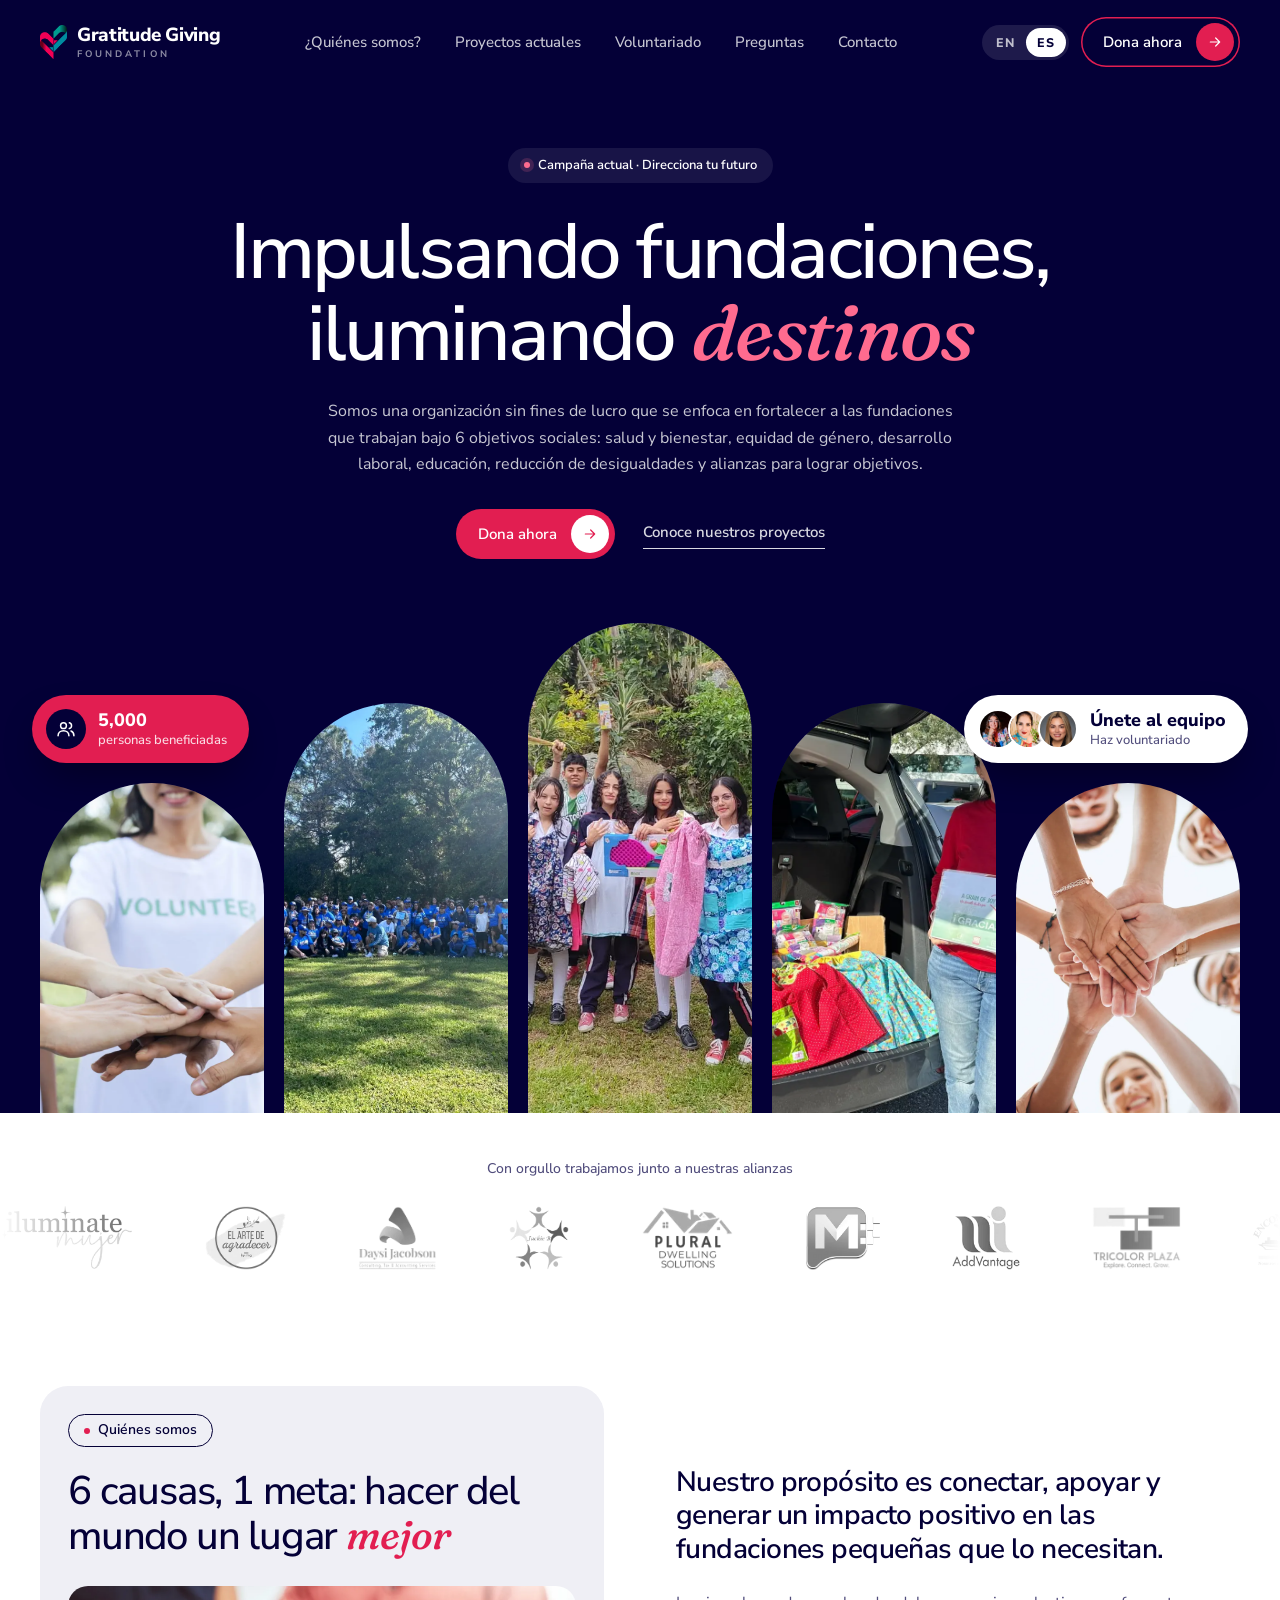
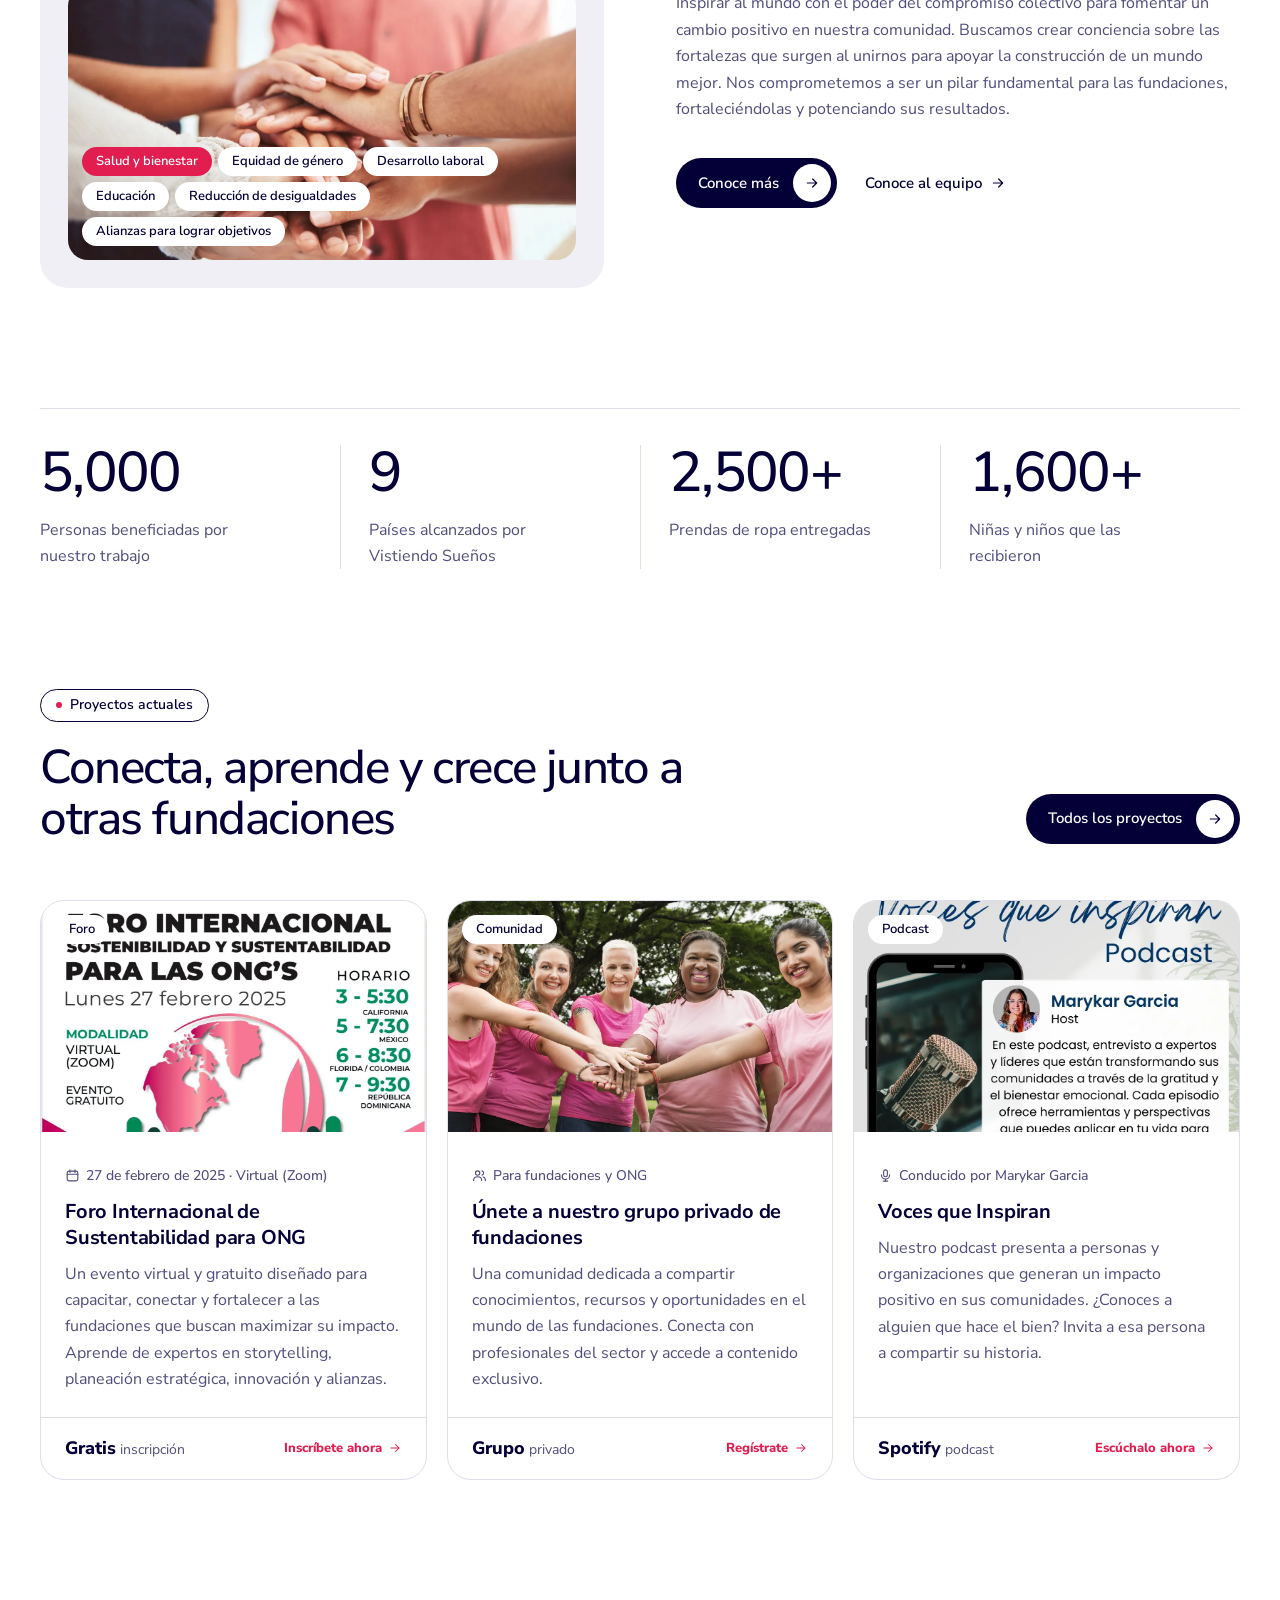
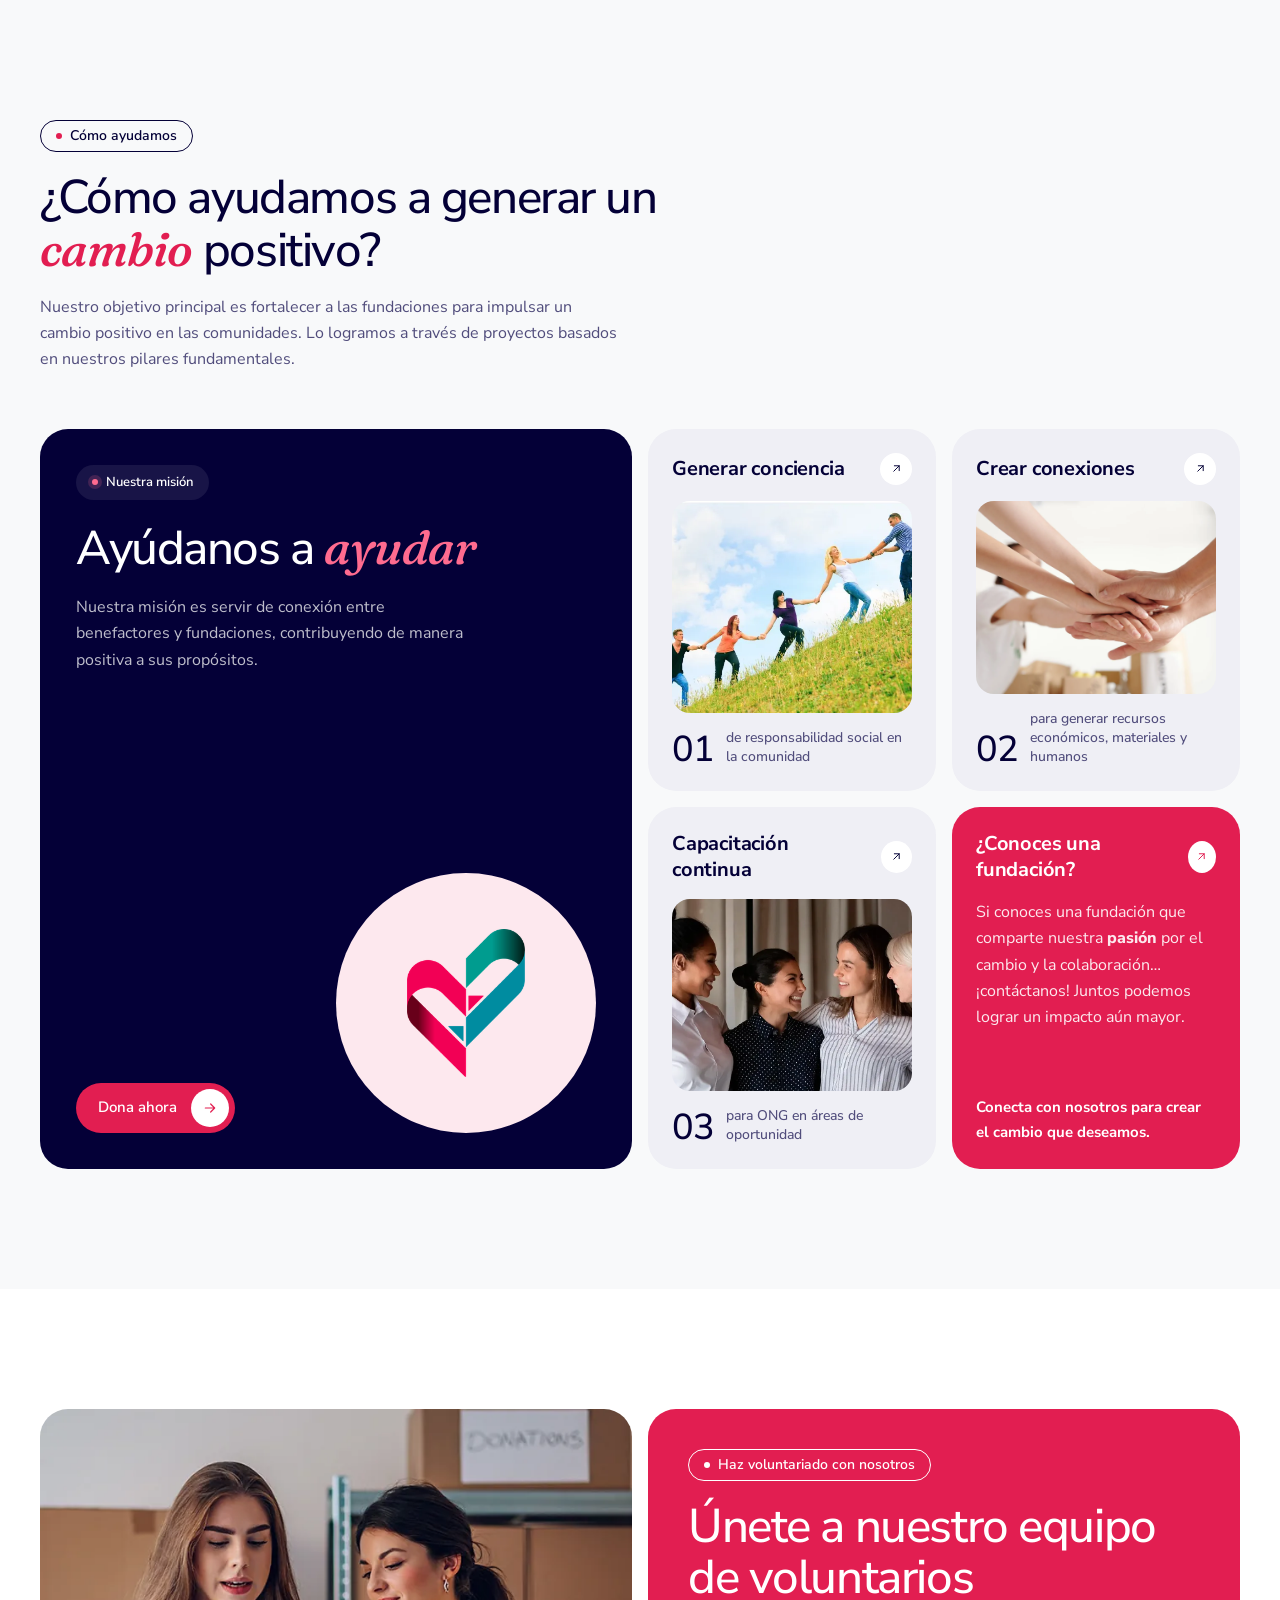
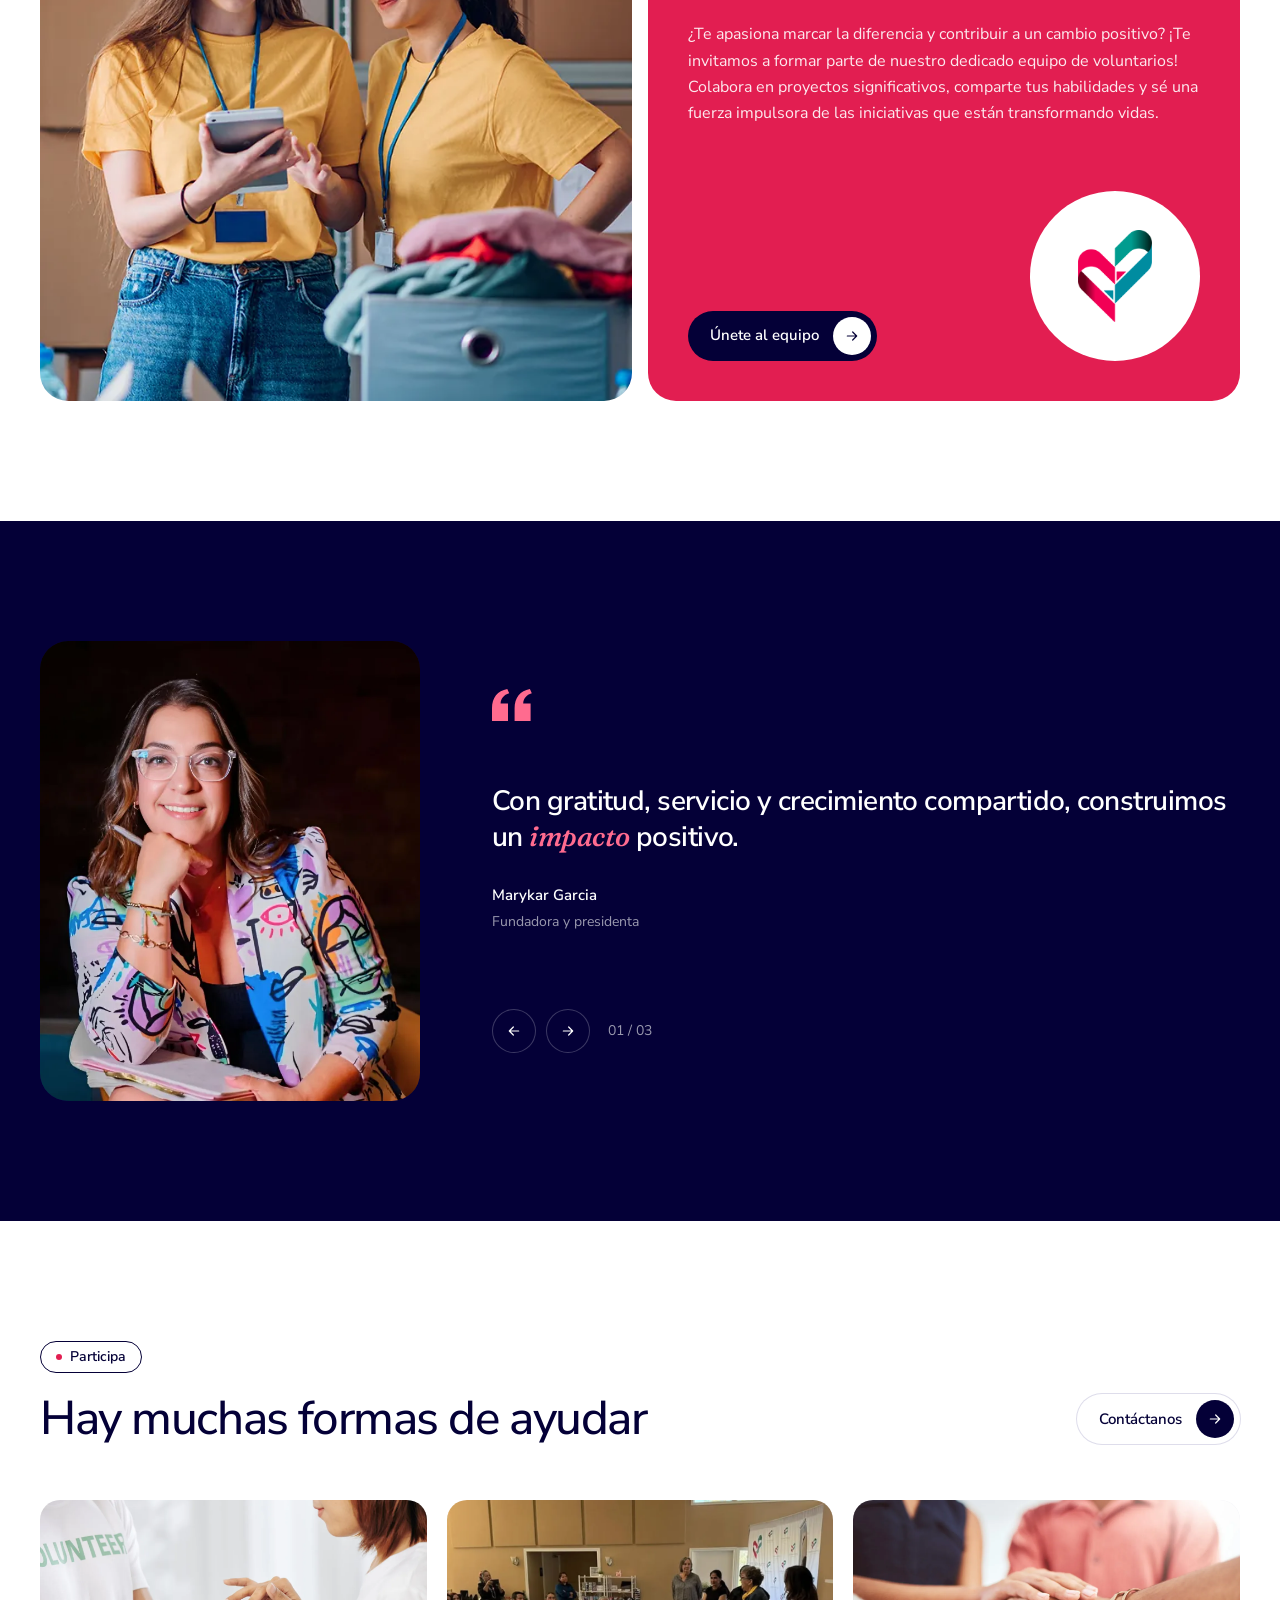
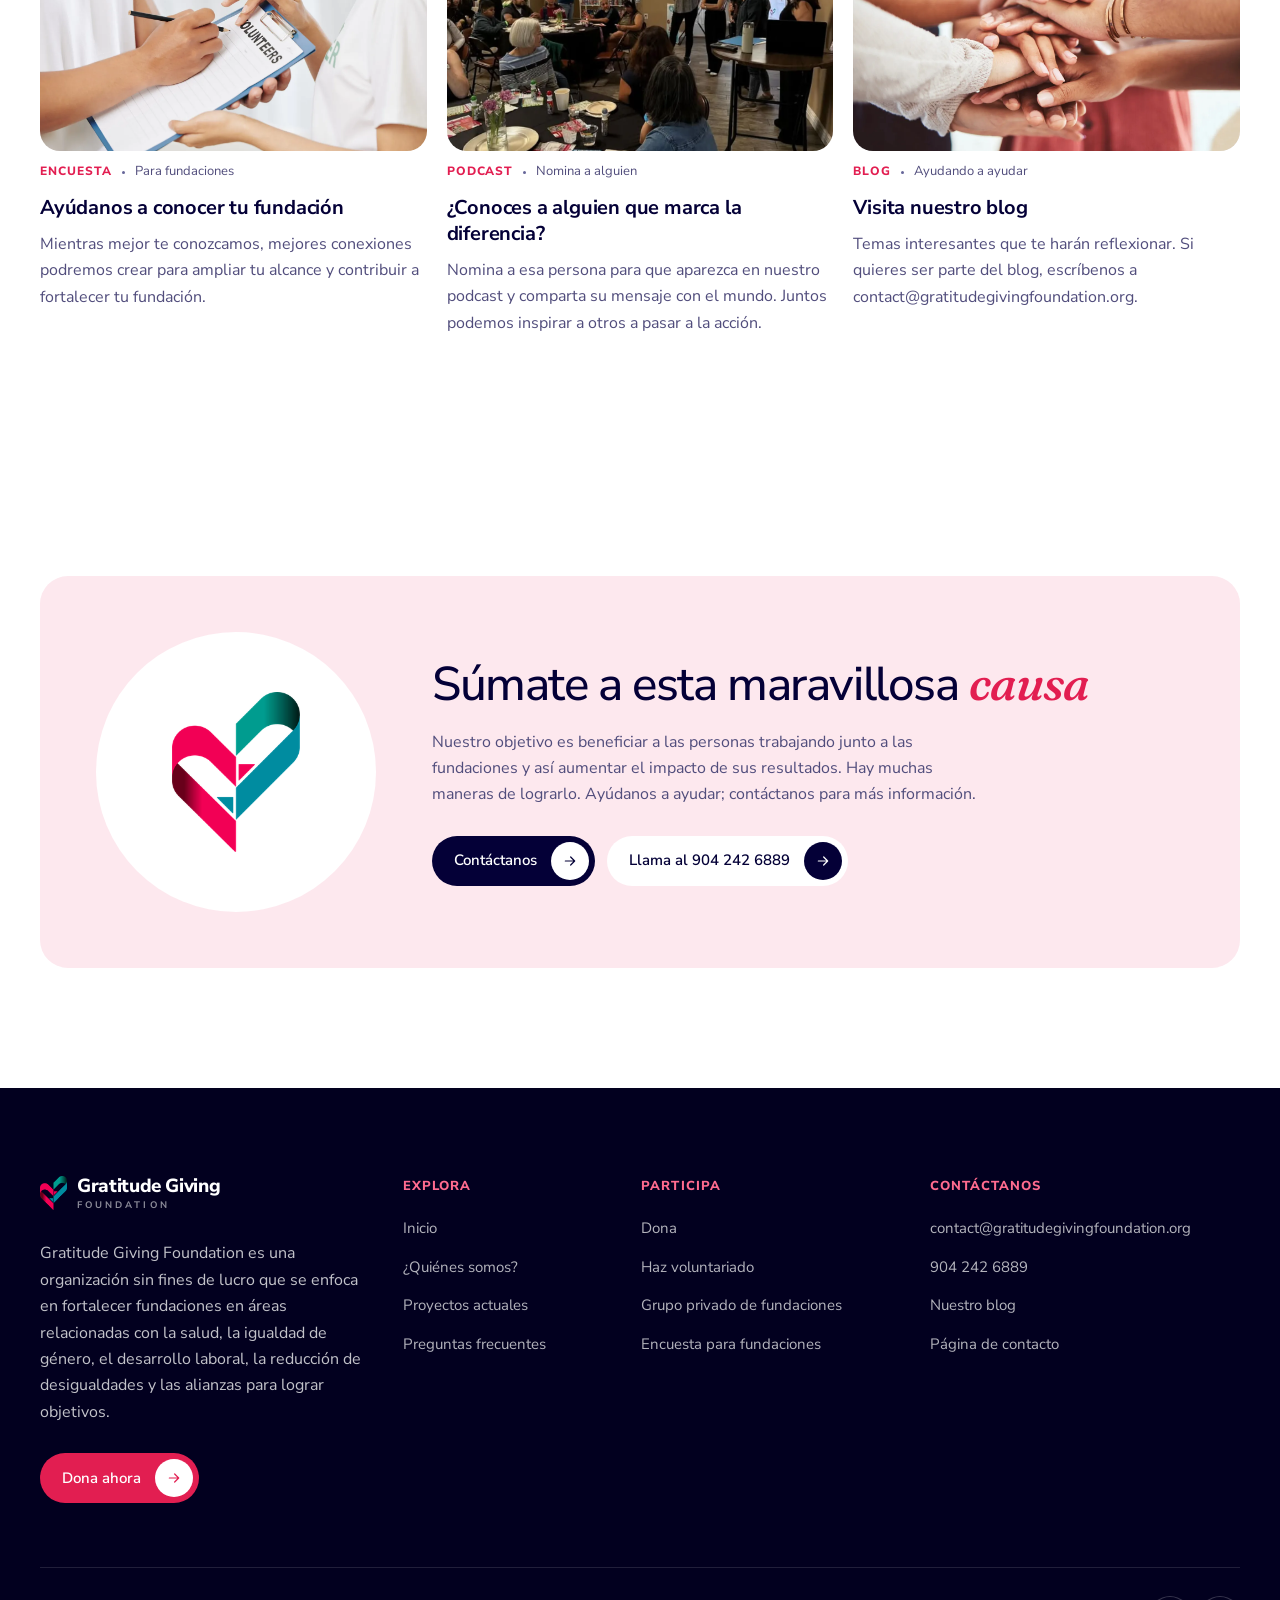
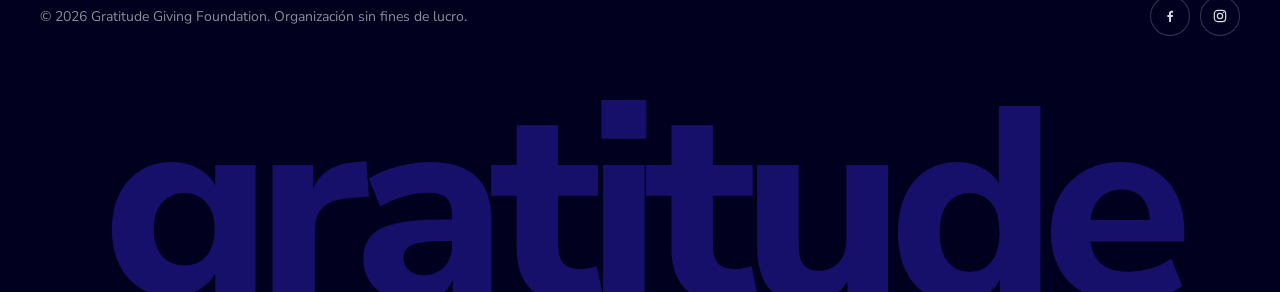
==== es/index.html @ 8ac3e8f2 "Add Spanish version of the site with EN | ES switch - New es/ folder with Spanish versions of all fi" ====
<!doctype html>
<html lang="es">
<head>
<meta charset="utf-8">
<meta name="viewport" content="width=device-width, initial-scale=1">
<title>Gratitude Giving Foundation — Impulsando fundaciones, iluminando destinos</title>
<meta name="description" content="Gratitude Giving Foundation es una organización sin fines de lucro que fortalece a las fundaciones que trabajan en salud, equidad de género, desarrollo laboral, educación, reducción de desigualdades y alianzas.">
<meta name="theme-color" content="#040037">
<meta property="og:type" content="website">
<meta property="og:site_name" content="Gratitude Giving Foundation">
<meta property="og:locale" content="es_US">
<meta property="og:title" content="Gratitude Giving Foundation — Impulsando fundaciones, iluminando destinos">
<meta property="og:description" content="Gratitude Giving Foundation es una organización sin fines de lucro que fortalece a las fundaciones que trabajan en salud, equidad de género, desarrollo laboral, educación, reducción de desigualdades y alianzas.">
<link rel="icon" type="image/png" href="../assets/img/favicon.png">
<link rel="stylesheet" href="../assets/css/styles.css">
<script>document.documentElement.classList.add("js")</script>
</head>
<body>
<svg width="0" height="0" style="position:absolute" aria-hidden="true" focusable="false"><defs><symbol id="i-arrow" viewBox="0 0 24 24" fill="none" stroke="currentColor" stroke-width="1.8" stroke-linecap="round" stroke-linejoin="round"><path d="M5 12h14M13 6l6 6-6 6"/></symbol><symbol id="i-arrow-ur" viewBox="0 0 24 24" fill="none" stroke="currentColor" stroke-width="1.8" stroke-linecap="round" stroke-linejoin="round"><path d="M7 17 17 7M8 7h9v9"/></symbol><symbol id="i-pin" viewBox="0 0 24 24" fill="none" stroke="currentColor" stroke-width="1.8" stroke-linecap="round" stroke-linejoin="round"><path d="M12 21s-7-6.2-7-11.5A7 7 0 0 1 19 9.5C19 14.8 12 21 12 21z"/><circle cx="12" cy="9.5" r="2.5"/></symbol><symbol id="i-calendar" viewBox="0 0 24 24" fill="none" stroke="currentColor" stroke-width="1.8" stroke-linecap="round" stroke-linejoin="round"><rect x="3.5" y="5" width="17" height="15.5" rx="3"/><path d="M3.5 10h17M8 3v4M16 3v4"/></symbol><symbol id="i-users" viewBox="0 0 24 24" fill="none" stroke="currentColor" stroke-width="1.8" stroke-linecap="round" stroke-linejoin="round"><circle cx="9" cy="8" r="3.5"/><path d="M2.5 20c0-3.6 2.9-6 6.5-6s6.5 2.4 6.5 6"/><path d="M16 4.6a3.5 3.5 0 0 1 0 6.8M18 14.3c2.2.7 3.5 2.8 3.5 5.7"/></symbol><symbol id="i-mic" viewBox="0 0 24 24" fill="none" stroke="currentColor" stroke-width="1.8" stroke-linecap="round" stroke-linejoin="round"><rect x="9" y="3" width="6" height="11" rx="3"/><path d="M5.5 11a6.5 6.5 0 0 0 13 0M12 17.5V21M8.5 21h7"/></symbol><symbol id="i-mail" viewBox="0 0 24 24" fill="none" stroke="currentColor" stroke-width="1.8" stroke-linecap="round" stroke-linejoin="round"><rect x="3" y="5" width="18" height="14" rx="3"/><path d="m4 7 8 6 8-6"/></symbol><symbol id="i-phone" viewBox="0 0 24 24" fill="none" stroke="currentColor" stroke-width="1.8" stroke-linecap="round" stroke-linejoin="round"><path d="M5 4h3.5l1.8 4.5-2.3 1.4a11 11 0 0 0 6.1 6.1l1.4-2.3L20 15.5V19a2 2 0 0 1-2 2A16 16 0 0 1 3 6a2 2 0 0 1 2-2z"/></symbol><symbol id="i-facebook" viewBox="0 0 24 24" fill="none" stroke="currentColor" stroke-width="1.8" stroke-linecap="round" stroke-linejoin="round"><path fill="currentColor" stroke="none" d="M13.5 21v-7.5h2.6l.4-3h-3V8.6c0-.9.3-1.5 1.6-1.5h1.6V4.4c-.3 0-1.2-.1-2.3-.1-2.3 0-3.9 1.4-3.9 4v2.2H8v3h2.6V21h2.9z"/></symbol><symbol id="i-instagram" viewBox="0 0 24 24" fill="none" stroke="currentColor" stroke-width="1.8" stroke-linecap="round" stroke-linejoin="round"><rect x="3.5" y="3.5" width="17" height="17" rx="5"/><circle cx="12" cy="12" r="4"/><circle cx="17.2" cy="6.8" r="1" fill="currentColor" stroke="none"/></symbol><symbol id="i-menu" viewBox="0 0 24 24" fill="none" stroke="currentColor" stroke-width="1.8" stroke-linecap="round" stroke-linejoin="round"><path d="M4 7h16M4 12h16M4 17h16"/></symbol><symbol id="i-close" viewBox="0 0 24 24" fill="none" stroke="currentColor" stroke-width="1.8" stroke-linecap="round" stroke-linejoin="round"><path d="M6 6l12 12M18 6 6 18"/></symbol><symbol id="i-plus" viewBox="0 0 24 24" fill="none" stroke="currentColor" stroke-width="1.8" stroke-linecap="round" stroke-linejoin="round"><path d="M12 5v14M5 12h14"/></symbol><symbol id="i-megaphone" viewBox="0 0 24 24" fill="none" stroke="currentColor" stroke-width="1.8" stroke-linecap="round" stroke-linejoin="round"><path d="M4 10v4a1 1 0 0 0 1 1h2l5 4V5L7 9H5a1 1 0 0 0-1 1z"/><path d="M16 8.5a5 5 0 0 1 0 7M18.8 6a8.5 8.5 0 0 1 0 12"/></symbol><symbol id="i-link" viewBox="0 0 24 24" fill="none" stroke="currentColor" stroke-width="1.8" stroke-linecap="round" stroke-linejoin="round"><path d="M10 14a4.5 4.5 0 0 0 6.4 0l3-3a4.5 4.5 0 0 0-6.4-6.4l-1 1"/><path d="M14 10a4.5 4.5 0 0 0-6.4 0l-3 3a4.5 4.5 0 0 0 6.4 6.4l1-1"/></symbol><symbol id="i-cap" viewBox="0 0 24 24" fill="none" stroke="currentColor" stroke-width="1.8" stroke-linecap="round" stroke-linejoin="round"><path d="m2.5 9 9.5-4.5L21.5 9 12 13.5z"/><path d="M6.5 11v4.5c0 1.4 2.5 3 5.5 3s5.5-1.6 5.5-3V11M21.5 9v5"/></symbol><symbol id="i-clipboard" viewBox="0 0 24 24" fill="none" stroke="currentColor" stroke-width="1.8" stroke-linecap="round" stroke-linejoin="round"><rect x="5" y="4.5" width="14" height="16.5" rx="2.5"/><path d="M9 4.5V3.5h6v1M9 11h6M9 15h4"/></symbol><symbol id="i-globe" viewBox="0 0 24 24" fill="none" stroke="currentColor" stroke-width="1.8" stroke-linecap="round" stroke-linejoin="round"><circle cx="12" cy="12" r="9"/><path d="M3 12h18M12 3c2.5 2.6 3.7 5.6 3.7 9s-1.2 6.4-3.7 9c-2.5-2.6-3.7-5.6-3.7-9S9.5 5.6 12 3z"/></symbol><symbol id="i-heart" viewBox="0 0 24 24" fill="none" stroke="currentColor" stroke-width="1.8" stroke-linecap="round" stroke-linejoin="round"><path d="M12 20s-7.5-4.6-7.5-10.2A4.3 4.3 0 0 1 12 7.2a4.3 4.3 0 0 1 7.5 2.6C19.5 15.4 12 20 12 20z"/></symbol><symbol id="i-quote" viewBox="0 0 40 32"><path fill="currentColor" d="M0 32V19.2C0 8.5 5.6 1.9 15.3 0l1.9 4.3C11.6 6 8.9 9.6 8.6 14.4H16V32H0zm22.6 0V19.2C22.6 8.5 28.2 1.9 37.9 0l1.9 4.3c-5.6 1.7-8.3 5.3-8.6 10.1h7.4V32H22.6z"/></symbol></defs></svg>
<a class="skip-link" href="#main">Saltar al contenido</a>
<header class="nav">
  <div class="wrap">
    <a class="brand" href="index.html" aria-label="Gratitude Giving Foundation — inicio">
      <img src="../assets/img/heart.png" alt="" width="27" height="34">
      <span class="brand-name">Gratitude Giving<small>Foundation</small></span>
    </a>
    <nav class="nav-links" aria-label="Principal">
      <a href="about.html">¿Quiénes somos?</a>
      <a href="projects.html">Proyectos actuales</a>
      <a href="index.html#volunteer">Voluntariado</a>
      <a href="faq.html">Preguntas</a>
      <a href="contact.html">Contacto</a>
    </nav>
    <div class="nav-cta">
      <div class="lang" role="group" aria-label="Idioma"><a href="../index.html" lang="en" hreflang="en" title="View in English" aria-label="English">EN</a><span lang="es" aria-current="true">ES</span></div>
      <a class="btn btn--outline" href="https://www.paypal.com/donate/?hosted_button_id=548SL7CG4H2UJ" target="_blank" rel="noopener">Dona ahora<span class="ico"><svg class="i" aria-hidden="true"><use href="#i-arrow"/></svg></span></a>
      <button class="menu-btn" type="button" aria-expanded="false" aria-controls="mobile-menu" aria-label="Abrir menú"><svg class="i i-menu" aria-hidden="true"><use href="#i-menu"/></svg><svg class="i i-close" aria-hidden="true"><use href="#i-close"/></svg></button>
    </div>
  </div>
  <nav class="mobile-menu" id="mobile-menu" aria-label="Menú móvil">
    <a href="index.html" aria-current="page">Inicio</a>
    <a href="about.html">¿Quiénes somos?</a>
      <a href="projects.html">Proyectos actuales</a>
      <a href="index.html#volunteer">Voluntariado</a>
      <a href="faq.html">Preguntas</a>
      <a href="contact.html">Contacto</a>
    <a class="btn btn--crimson" href="https://www.paypal.com/donate/?hosted_button_id=548SL7CG4H2UJ" target="_blank" rel="noopener">Dona ahora<span class="ico"><svg class="i" aria-hidden="true"><use href="#i-arrow"/></svg></span></a>
  </nav>
</header>
<main id="main">

  <!-- ============ HERO ============ -->
  <section class="hero">
    <div class="wrap">
      <a class="pill pill--dark" href="projects.html#direction" data-reveal>Campaña actual · Direcciona tu futuro</a>
      <h1 class="h1" data-reveal="d1">Impulsando fundaciones, iluminando <span class="em">destinos</span></h1>
      <p class="hero-sub" data-reveal="d2">Somos una organización sin fines de lucro que se enfoca en fortalecer a las fundaciones que trabajan bajo 6 objetivos sociales: salud y bienestar, equidad de género, desarrollo laboral, educación, reducción de desigualdades y alianzas para lograr objetivos.</p>
      <div class="hero-ctas" data-reveal="d3">
        <a class="btn btn--crimson" href="https://www.paypal.com/donate/?hosted_button_id=548SL7CG4H2UJ" target="_blank" rel="noopener">Dona ahora<span class="ico"><svg class="i" aria-hidden="true"><use href="#i-arrow"/></svg></span></a>
        <a class="link-u" href="projects.html">Conoce nuestros proyectos</a>
      </div>

      <div class="arches">
        <div class="arch"><img src="../assets/img/mission-2.webp" alt="Personas voluntarias uniendo sus manos" style="object-position:55% center"></div>
        <div class="arch"><img src="../assets/img/community.webp" alt="Encuentro de la comunidad de Gratitude Giving al aire libre" style="object-position:52% 60%"></div>
        <div class="arch"><img src="../assets/img/vistiendo.webp" alt="Niñas y niños con vestidos nuevos del proyecto Vistiendo Sueños" style="object-position:47% center"></div>
        <div class="arch"><img src="../assets/img/vistiendo-2.webp" alt="Voluntariado entregando ropa donada" style="object-position:72% center"></div>
        <div class="arch"><img src="../assets/img/team-hands.webp" alt="Manos unidas en señal de apoyo" style="object-position:50% center"></div>
        <div class="chip chip--left">
          <span class="chip-ico"><svg class="i" aria-hidden="true"><use href="#i-users"/></svg></span>
          <div class="chip-txt"><b>5,000</b><span>personas beneficiadas</span></div>
        </div>
        <a class="chip chip--right" href="#volunteer">
          <span class="avatars">
            <img src="../assets/img/team/marykar-garcia.webp" alt="" width="40" height="40">
            <img src="../assets/img/team/vanezza-reyes.webp" alt="" width="40" height="40">
            <img src="../assets/img/team/patricia-tusanotte.webp" alt="" width="40" height="40">
          </span>
          <div class="chip-txt"><b>Únete al equipo</b><span>Haz voluntariado</span></div>
        </a>
      </div>
    </div>
  </section>

  <!-- ============ ALLIANCES ============ -->
  <section class="logos" aria-label="Nuestras alianzas">
    <div class="wrap"><p>Con orgullo trabajamos junto a nuestras alianzas</p></div>
    <div class="marquee">
      <div class="marquee-track">
        <img src="../assets/img/logos/iluminate-mujer.webp" alt="Iluminate Mujer" class="" loading="lazy"><img src="../assets/img/logos/el-arte-de-agradecer.webp" alt="El Arte de Agradecer" class="" loading="lazy"><img src="../assets/img/logos/daysi-jacobson.webp" alt="Daysi Jacobson Consulting, Tax & Accounting Services" class="" loading="lazy"><img src="../assets/img/logos/jackie-b.webp" alt="Jackie B" class="" loading="lazy"><img src="../assets/img/logos/plural-dwelling.webp" alt="Plural Dwelling Solutions" class="" loading="lazy"><img src="../assets/img/logos/metabyte.webp" alt="Metabyte" class="" loading="lazy"><img src="../assets/img/logos/addvantage.webp" alt="AddVantage" class="" loading="lazy"><img src="../assets/img/logos/tricolor-plaza.webp" alt="Tricolor Plaza" class="" loading="lazy"><img src="../assets/img/logos/encomiendas-latinas.webp" alt="Encomiendas Latinas Jacksonville" class="wide" loading="lazy"><img src="../assets/img/logos/iluminate-mujer.webp" alt="" class="" loading="lazy" aria-hidden="true"><img src="../assets/img/logos/el-arte-de-agradecer.webp" alt="" class="" loading="lazy" aria-hidden="true"><img src="../assets/img/logos/daysi-jacobson.webp" alt="" class="" loading="lazy" aria-hidden="true"><img src="../assets/img/logos/jackie-b.webp" alt="" class="" loading="lazy" aria-hidden="true"><img src="../assets/img/logos/plural-dwelling.webp" alt="" class="" loading="lazy" aria-hidden="true"><img src="../assets/img/logos/metabyte.webp" alt="" class="" loading="lazy" aria-hidden="true"><img src="../assets/img/logos/addvantage.webp" alt="" class="" loading="lazy" aria-hidden="true"><img src="../assets/img/logos/tricolor-plaza.webp" alt="" class="" loading="lazy" aria-hidden="true"><img src="../assets/img/logos/encomiendas-latinas.webp" alt="" class="wide" loading="lazy" aria-hidden="true">
      </div>
    </div>
  </section>

  <!-- ============ WHO WE ARE ============ -->
  <section class="about">
    <div class="wrap about-grid">
      <div class="about-card" data-reveal>
        <span class="pill">Quiénes somos</span>
        <h2 class="h3">6 causas, 1 meta: hacer del mundo un lugar <span class="em">mejor</span></h2>
        <div class="media">
          <img src="../assets/img/hands.webp" alt="Manos diversas apiladas unas sobre otras" loading="lazy">
          <div class="tags">
            <span class="tag tag--accent">Salud y bienestar</span>
            <span class="tag">Equidad de género</span>
            <span class="tag">Desarrollo laboral</span>
            <span class="tag">Educación</span>
            <span class="tag">Reducción de desigualdades</span>
            <span class="tag">Alianzas para lograr objetivos</span>
          </div>
        </div>
      </div>
      <div class="about-copy" data-reveal="d1">
        <p class="lead">Nuestro propósito es conectar, apoyar y generar un impacto positivo en las fundaciones pequeñas que lo necesitan.</p>
        <p class="muted">Inspirar al mundo con el poder del compromiso colectivo para fomentar un cambio positivo en nuestra comunidad. Buscamos crear conciencia sobre las fortalezas que surgen al unirnos para apoyar la construcción de un mundo mejor. Nos comprometemos a ser un pilar fundamental para las fundaciones, fortaleciéndolas y potenciando sus resultados.</p>
        <div class="btn-row">
          <a class="btn btn--dark" href="about.html">Conoce más<span class="ico"><svg class="i" aria-hidden="true"><use href="#i-arrow"/></svg></span></a>
          <a class="link-arrow" href="about.html#team">Conoce al equipo <svg class="i" aria-hidden="true"><use href="#i-arrow"/></svg></a>
        </div>
      </div>
    </div>
  </section>

  <!-- ============ STATS ============ -->
  <section class="sec sec--top0" aria-label="Nuestro impacto">
    <div class="wrap">
      <div class="stats" data-reveal>
        <div class="stat"><b>5,000</b><span>Personas beneficiadas por nuestro trabajo</span></div>
        <div class="stat"><b>9</b><span>Países alcanzados por Vistiendo Sueños</span></div>
        <div class="stat"><b>2,500+</b><span>Prendas de ropa entregadas</span></div>
        <div class="stat"><b>1,600+</b><span>Niñas y niños que las recibieron</span></div>
      </div>
    </div>
  </section>

  <!-- ============ CURRENT PROJECTS ============ -->
  <section class="sec sec--top0">
    <div class="wrap">
      <div class="sec-head">
        <div data-reveal>
          <span class="pill">Proyectos actuales</span>
          <h2 class="h2">Conecta, aprende y crece junto a otras fundaciones</h2>
        </div>
        <a class="btn btn--dark" href="projects.html" data-reveal="d1">Todos los proyectos<span class="ico"><svg class="i" aria-hidden="true"><use href="#i-arrow"/></svg></span></a>
      </div>
      <div class="cards">
        <a class="card" href="https://us02web.zoom.us/meeting/register/dUWKzT0_QDy-rcUtw5bnug" target="_blank" rel="noopener" data-reveal>
          <div class="card-media"><img src="../assets/img/forum.webp" alt="Cartel del Foro Internacional de Sustentabilidad para ONG" loading="lazy" style="object-position:center top"><span class="tag">Foro</span></div>
          <div class="card-body">
            <p class="card-meta"><svg class="i" aria-hidden="true"><use href="#i-calendar"/></svg> 27 de febrero de 2025 · Virtual (Zoom)</p>
            <h3>Foro Internacional de Sustentabilidad para ONG</h3>
            <p>Un evento virtual y gratuito diseñado para capacitar, conectar y fortalecer a las fundaciones que buscan maximizar su impacto. Aprende de expertos en storytelling, planeación estratégica, innovación y alianzas.</p>
          </div>
          <div class="card-foot"><span><b>Gratis</b><small>inscripción</small></span><span class="go">Inscríbete ahora <svg class="i" aria-hidden="true"><use href="#i-arrow"/></svg></span></div>
        </a>
        <a class="card" href="https://www.facebook.com/share/g/SJaUvNi9jvcfVFg1/" target="_blank" rel="noopener" data-reveal="d1">
          <div class="card-media"><img src="../assets/img/private-group.webp" alt="Mujeres vestidas de rosa tomadas de las manos" loading="lazy"><span class="tag">Comunidad</span></div>
          <div class="card-body">
            <p class="card-meta"><svg class="i" aria-hidden="true"><use href="#i-users"/></svg> Para fundaciones y ONG</p>
            <h3>Únete a nuestro grupo privado de fundaciones</h3>
            <p>Una comunidad dedicada a compartir conocimientos, recursos y oportunidades en el mundo de las fundaciones. Conecta con profesionales del sector y accede a contenido exclusivo.</p>
          </div>
          <div class="card-foot"><span><b>Grupo</b><small>privado</small></span><span class="go">Regístrate <svg class="i" aria-hidden="true"><use href="#i-arrow"/></svg></span></div>
        </a>
        <a class="card" href="https://podcasters.spotify.com/pod/show/el-arte-de-agradecer/episodes/Proposito-de-Vida-e2j1njt" target="_blank" rel="noopener" data-reveal="d2">
          <div class="card-media"><img src="../assets/img/podcast.webp" alt="Portada del podcast Voces que inspiran con Marykar Garcia como anfitriona" loading="lazy" style="object-position:center 30%"><span class="tag">Podcast</span></div>
          <div class="card-body">
            <p class="card-meta"><svg class="i" aria-hidden="true"><use href="#i-mic"/></svg> Conducido por Marykar Garcia</p>
            <h3>Voces que Inspiran</h3>
            <p>Nuestro podcast presenta a personas y organizaciones que generan un impacto positivo en sus comunidades. ¿Conoces a alguien que hace el bien? Invita a esa persona a compartir su historia.</p>
          </div>
          <div class="card-foot"><span><b>Spotify</b><small>podcast</small></span><span class="go">Escúchalo ahora <svg class="i" aria-hidden="true"><use href="#i-arrow"/></svg></span></div>
        </a>
      </div>
    </div>
  </section>

  <!-- ============ HOW WE HELP (bento) ============ -->
  <section class="sec sec--soft">
    <div class="wrap">
      <div class="sec-head">
        <div data-reveal>
          <span class="pill">Cómo ayudamos</span>
          <h2 class="h2">¿Cómo ayudamos a generar un <span class="em">cambio</span> positivo?</h2>
          <p>Nuestro objetivo principal es fortalecer a las fundaciones para impulsar un cambio positivo en las comunidades. Lo logramos a través de proyectos basados en nuestros pilares fundamentales.</p>
        </div>
        <a class="btn btn--dark" href="projects.html" data-reveal="d1">Proyectos actuales<span class="ico"><svg class="i" aria-hidden="true"><use href="#i-arrow"/></svg></span></a>
      </div>
      <div class="bento">
        <div class="panel" data-reveal>
          <span class="pill pill--dark" style="align-self:flex-start">Nuestra misión</span>
          <h3 class="h2">Ayúdanos a <span class="em">ayudar</span></h3>
          <p>Nuestra misión es servir de conexión entre benefactores y fundaciones, contribuyendo de manera positiva a sus propósitos.</p>
          <a class="btn btn--crimson" href="https://www.paypal.com/donate/?hosted_button_id=548SL7CG4H2UJ" target="_blank" rel="noopener">Dona ahora<span class="ico"><svg class="i" aria-hidden="true"><use href="#i-arrow"/></svg></span></a>
          <div class="panel-circle"><img src="../assets/img/heart.png" alt="" loading="lazy"></div>
        </div>
        <div class="tiles">
          <a class="tile" href="about.html#pillars" data-reveal="d1">
            <div class="tile-top"><h3>Generar conciencia</h3><span class="tile-arrow"><svg class="i" aria-hidden="true"><use href="#i-arrow-ur"/></svg></span></div>
            <div class="tile-media"><img src="../assets/img/pillar-awareness.webp" alt="Personas ayudándose mutuamente a subir una colina" loading="lazy"></div>
            <div class="tile-foot"><b>01</b><span>de responsabilidad social en la comunidad</span></div>
          </a>
          <a class="tile" href="about.html#pillars" data-reveal="d2">
            <div class="tile-top"><h3>Crear conexiones</h3><span class="tile-arrow"><svg class="i" aria-hidden="true"><use href="#i-arrow-ur"/></svg></span></div>
            <div class="tile-media"><img src="../assets/img/purpose.webp" alt="Personas voluntarias apilando sus manos" loading="lazy"></div>
            <div class="tile-foot"><b>02</b><span>para generar recursos económicos, materiales y humanos</span></div>
          </a>
          <a class="tile" href="about.html#pillars" data-reveal="d1">
            <div class="tile-top"><h3>Capacitación continua</h3><span class="tile-arrow"><svg class="i" aria-hidden="true"><use href="#i-arrow-ur"/></svg></span></div>
            <div class="tile-media"><img src="../assets/img/pillar-training.webp" alt="Mujeres conversando juntas" loading="lazy" style="object-position:40% center"></div>
            <div class="tile-foot"><b>03</b><span>para ONG en áreas de oportunidad</span></div>
          </a>
          <a class="tile tile--accent" href="contact.html" data-reveal="d2">
            <div class="tile-top"><h3>¿Conoces una fundación?</h3><span class="tile-arrow"><svg class="i" aria-hidden="true"><use href="#i-arrow-ur"/></svg></span></div>
            <p>Si conoces una fundación que comparte nuestra <strong>pasión</strong> por el cambio y la colaboración… ¡contáctanos! Juntos podemos lograr un impacto aún mayor.</p>
            <div class="tile-foot">Conecta con nosotros para crear el cambio que deseamos.</div>
          </a>
        </div>
      </div>
    </div>
  </section>

  <!-- ============ VOLUNTEER ============ -->
  <section class="sec" id="volunteer">
    <div class="wrap split">
      <div class="split-media" data-reveal><img src="../assets/img/volunteer.webp" alt="Dos personas voluntarias revisando donaciones en una tableta" loading="lazy"></div>
      <div class="split-card" data-reveal="d1">
        <span class="pill pill--white" style="align-self:flex-start">Haz voluntariado con nosotros</span>
        <h2 class="h2">Únete a nuestro equipo de voluntarios</h2>
        <p>¿Te apasiona marcar la diferencia y contribuir a un cambio positivo? ¡Te invitamos a formar parte de nuestro dedicado equipo de voluntarios! Colabora en proyectos significativos, comparte tus habilidades y sé una fuerza impulsora de las iniciativas que están transformando vidas.</p>
        <div class="split-foot">
          <a class="btn btn--dark" href="https://forms.gle/Y9TBG8KcfwNpag8e8" target="_blank" rel="noopener">Únete al equipo<span class="ico"><svg class="i" aria-hidden="true"><use href="#i-arrow"/></svg></span></a>
          <div class="split-circle"><img src="../assets/img/heart.png" alt="" loading="lazy"></div>
        </div>
      </div>
    </div>
  </section>

  <!-- ============ QUOTES ============ -->
  <section class="quotes" data-quotes aria-roledescription="carrusel" aria-label="Palabras de nuestra comunidad">
    <div class="wrap quote-grid">
      <div class="quote-photo" data-reveal>
        <img src="../assets/img/team/marykar-garcia.webp" alt="Marykar Garcia" loading="lazy" class="is-active">
        <img src="../assets/img/team-hands.webp" alt="" loading="lazy" style="object-position:30% center">
        <img src="../assets/img/private-group.webp" alt="" loading="lazy" style="object-position:62% center">
      </div>
      <div data-reveal="d1">
        <svg class="qmark" aria-hidden="true"><use href="#i-quote"/></svg>
        <div class="quote-slides" aria-live="polite">
          <figure class="quote-slide is-active">
            <blockquote>Con gratitud, servicio y crecimiento compartido, construimos un <span class="em">impacto</span> positivo.</blockquote>
            <figcaption class="quote-who"><b>Marykar Garcia</b><span>Fundadora y presidenta</span></figcaption>
          </figure>
          <figure class="quote-slide">
            <blockquote>Tengo la certeza de que, cuando las personas se unen, crean <span class="em">grandes cosas</span>.</blockquote>
            <figcaption class="quote-who"><b>Gratitude Giving Foundation</b><span>Nuestra comunidad</span></figcaption>
          </figure>
          <figure class="quote-slide">
            <blockquote>Me apasiona servir a mi comunidad, y algo que me hace muy consciente es conocer estadísticas como las de la OMS, que señalan que <span class="em">1 de cada 3 mujeres</span> sufre abuso (emocional y/o físico) en algún momento de su vida.</blockquote>
            <figcaption class="quote-who"><b>Gratitude Giving Foundation</b><span>Nuestra comunidad</span></figcaption>
          </figure>
        </div>
        <div class="quote-ctrl">
          <button class="prev" type="button" aria-label="Cita anterior"><svg class="i" aria-hidden="true"><use href="#i-arrow"/></svg></button>
          <button class="next" type="button" aria-label="Cita siguiente"><svg class="i" aria-hidden="true"><use href="#i-arrow"/></svg></button>
          <span class="quote-count">01 / 03</span>
        </div>
      </div>
    </div>
  </section>

  <!-- ============ GET INVOLVED ============ -->
  <section class="sec" id="get-involved">
    <div class="wrap">
      <div class="sec-head">
        <div data-reveal>
          <span class="pill">Participa</span>
          <h2 class="h2">Hay muchas formas de ayudar</h2>
        </div>
        <a class="btn btn--light" style="box-shadow:0 0 0 1px var(--line)" href="contact.html" data-reveal="d1">Contáctanos<span class="ico"><svg class="i" aria-hidden="true"><use href="#i-arrow"/></svg></span></a>
      </div>
      <div class="stories">
        <a class="story" href="https://docs.google.com/forms/d/e/1FAIpQLSfGZtvj_LeOwi6yWv8tR_2fav7ogoVAl5sz-33LPN9RQP3p4w/viewform" target="_blank" rel="noopener" data-reveal>
          <div class="story-media"><img src="../assets/img/mission-1.webp" alt="Persona voluntaria llenando un formulario" loading="lazy"></div>
          <p class="story-meta"><b>Encuesta</b><i></i>Para fundaciones</p>
          <h3>Ayúdanos a conocer tu fundación</h3>
          <p>Mientras mejor te conozcamos, mejores conexiones podremos crear para ampliar tu alcance y contribuir a fortalecer tu fundación.</p>
        </a>
        <a class="story" href="https://forms.gle/TEiTPrCjTV9yak5c9" target="_blank" rel="noopener" data-reveal="d1">
          <div class="story-media"><img src="../assets/img/bingo-2.webp" alt="Invitados en un evento comunitario de Gratitude Giving" loading="lazy"></div>
          <p class="story-meta"><b>Podcast</b><i></i>Nomina a alguien</p>
          <h3>¿Conoces a alguien que marca la diferencia?</h3>
          <p>Nomina a esa persona para que aparezca en nuestro podcast y comparta su mensaje con el mundo. Juntos podemos inspirar a otros a pasar a la acción.</p>
        </a>
        <a class="story" href="https://gratitudegivingfoundation.blogspot.com" target="_blank" rel="noopener" data-reveal="d2">
          <div class="story-media"><img src="../assets/img/hands.webp" alt="Manos unidas" loading="lazy" style="object-position:center 40%"></div>
          <p class="story-meta"><b>Blog</b><i></i>Ayudando a ayudar</p>
          <h3>Visita nuestro blog</h3>
          <p>Temas interesantes que te harán reflexionar. Si quieres ser parte del blog, escríbenos a contact@gratitudegivingfoundation.org.</p>
        </a>
      </div>
    </div>
  </section>

  <!-- ============ CTA ============ -->
  <section class="cta-wrap sec--top0">
    <div class="wrap">
      <div class="cta" data-reveal>
        <div class="cta-circle"><img src="../assets/img/heart.png" alt="" loading="lazy"></div>
        <div>
          <h2 class="h2">Súmate a esta maravillosa <span class="em">causa</span></h2>
          <p>Nuestro objetivo es beneficiar a las personas trabajando junto a las fundaciones y así aumentar el impacto de sus resultados. Hay muchas maneras de lograrlo. Ayúdanos a ayudar; contáctanos para más información.</p>
          <div class="btn-row">
            <a class="btn btn--dark" href="contact.html">Contáctanos<span class="ico"><svg class="i" aria-hidden="true"><use href="#i-arrow"/></svg></span></a>
            <a class="btn btn--light" href="tel:+19042426889">Llama al 904 242 6889<span class="ico"><svg class="i" aria-hidden="true"><use href="#i-arrow"/></svg></span></a>
          </div>
        </div>
      </div>
    </div>
  </section>

</main>
<footer class="footer">
  <div class="wrap">
    <div class="foot-grid">
      <div class="foot-brand">
        <a class="brand" href="index.html" aria-label="Gratitude Giving Foundation — inicio">
      <img src="../assets/img/heart.png" alt="" width="27" height="34">
      <span class="brand-name">Gratitude Giving<small>Foundation</small></span>
    </a>
        <p>Gratitude Giving Foundation es una organización sin fines de lucro que se enfoca en fortalecer fundaciones en áreas relacionadas con la salud, la igualdad de género, el desarrollo laboral, la reducción de desigualdades y las alianzas para lograr objetivos.</p>
        <a class="btn btn--crimson" href="https://www.paypal.com/donate/?hosted_button_id=548SL7CG4H2UJ" target="_blank" rel="noopener">Dona ahora<span class="ico"><svg class="i" aria-hidden="true"><use href="#i-arrow"/></svg></span></a>
      </div>
      <div class="foot-col">
        <h4>Explora</h4>
        <ul>
          <li><a href="index.html">Inicio</a></li>
          <li><a href="about.html">¿Quiénes somos?</a></li>
          <li><a href="projects.html">Proyectos actuales</a></li>
          <li><a href="faq.html">Preguntas frecuentes</a></li>
        </ul>
      </div>
      <div class="foot-col">
        <h4>Participa</h4>
        <ul>
          <li><a href="https://www.paypal.com/donate/?hosted_button_id=548SL7CG4H2UJ" target="_blank" rel="noopener">Dona</a></li>
          <li><a href="https://forms.gle/Y9TBG8KcfwNpag8e8" target="_blank" rel="noopener">Haz voluntariado</a></li>
          <li><a href="https://www.facebook.com/share/g/SJaUvNi9jvcfVFg1/" target="_blank" rel="noopener">Grupo privado de fundaciones</a></li>
          <li><a href="https://docs.google.com/forms/d/e/1FAIpQLSfGZtvj_LeOwi6yWv8tR_2fav7ogoVAl5sz-33LPN9RQP3p4w/viewform" target="_blank" rel="noopener">Encuesta para fundaciones</a></li>
        </ul>
      </div>
      <div class="foot-col">
        <h4>Contáctanos</h4>
        <ul>
          <li><a href="mailto:contact@gratitudegivingfoundation.org">contact@gratitudegivingfoundation.org</a></li>
          <li><a href="tel:+19042426889">904 242 6889</a></li>
          <li><a href="https://gratitudegivingfoundation.blogspot.com" target="_blank" rel="noopener">Nuestro blog</a></li>
          <li><a href="contact.html">Página de contacto</a></li>
        </ul>
      </div>
    </div>
    <div class="foot-bottom">
      <p>© <span data-year>2026</span> Gratitude Giving Foundation. Organización sin fines de lucro.</p>
      <div class="socials">
        <a href="https://www.facebook.com/profile.php?id=61553736123430" target="_blank" rel="noopener" aria-label="Facebook"><svg class="i" aria-hidden="true"><use href="#i-facebook"/></svg></a>
        <a href="https://www.instagram.com/p/CyM9iSHOB53/" target="_blank" rel="noopener" aria-label="Instagram"><svg class="i" aria-hidden="true"><use href="#i-instagram"/></svg></a>
      </div>
    </div>
  </div>
  <div class="wordmark" aria-hidden="true">gratitude</div>
</footer>
<script src="../assets/js/main.js" defer></script>
</body>
</html>
---- assets/css/styles.css ----
/* =========================================================
   Gratitude Giving Foundation
   Layout follows the NGO template; colours come from the
   foundation's existing brand palette.
   ========================================================= */

/* ---------- Fonts (self-hosted, SIL Open Font License) ---------- */
@font-face {
  font-family: "Nunito Sans";
  font-style: normal;
  font-weight: 200 1000;
  font-display: swap;
  src: url("../fonts/nunito-sans-latin-wght-normal.woff2") format("woff2-variations"),
       url("../fonts/nunito-sans-latin-wght-normal.woff2") format("woff2");
  unicode-range: U+0000-00FF, U+0131, U+0152-0153, U+02BB-02BC, U+02C6, U+02DA, U+02DC, U+0304, U+0308, U+0329, U+2000-206F, U+20AC, U+2122, U+2191, U+2193, U+2212, U+2215, U+FEFF, U+FFFD;
}
@font-face {
  font-family: "Nunito Sans";
  font-style: normal;
  font-weight: 200 1000;
  font-display: swap;
  src: url("../fonts/nunito-sans-latin-ext-wght-normal.woff2") format("woff2-variations"),
       url("../fonts/nunito-sans-latin-ext-wght-normal.woff2") format("woff2");
  unicode-range: U+0100-02BA, U+02BD-02C5, U+02C7-02CC, U+02CE-02D7, U+02DD-02FF, U+1D00-1DBF, U+1E00-1E9F, U+1EF2-1EFF, U+2020, U+20A0-20AB, U+20AD-20C0, U+2113, U+2C60-2C7F, U+A720-A7FF;
}
@font-face {
  font-family: "Fraunces";
  font-style: italic;
  font-weight: 500;
  font-display: swap;
  src: url("../fonts/fraunces-latin-500-italic.woff2") format("woff2");
}

:root {
  /* Brand palette (from gratitudegivingfoundation.org) */
  --crimson: #e21e51;        /* primary accent */
  --violet: #4d40ff;         /* secondary accent */
  --navy: #040037;           /* dark sections + ink */
  --navy-2: #032075;
  --slate: #514d7c;          /* muted text */
  --slate-2: #666699;
  --lavender: #deddeb;       /* lines */
  --mist: #efeff5;           /* card tint */
  --snow: #f8f9fa;           /* soft section bg */

  /* Derived shades */
  --navy-deep: #02001f;      /* footer */
  --navy-glow: #16106a;      /* footer wordmark */
  --crimson-hi: #ff6b8f;     /* crimson for small text on navy */
  --crimson-dk: #c01241;
  --blush: #fde8ee;          /* light crimson panel */

  --ink: var(--navy);
  --muted: var(--slate);
  --line: var(--lavender);

  --font: "Nunito Sans", system-ui, -apple-system, "Segoe UI", Roboto, sans-serif;
  --serif: "Fraunces", Georgia, "Times New Roman", serif;

  --r-xl: 28px;
  --r-lg: 24px;
  --r-md: 20px;
  --shadow: 0 24px 48px -24px rgba(4, 0, 55, 0.28);
  --ease: cubic-bezier(0.22, 1, 0.36, 1);
}

*, *::before, *::after { box-sizing: border-box; }
html { -webkit-text-size-adjust: 100%; scroll-behavior: smooth; scroll-padding-top: 100px; }
body {
  margin: 0;
  font-family: var(--font);
  font-size: 16px;
  line-height: 1.65;
  color: var(--ink);
  background: #fff;
  -webkit-font-smoothing: antialiased;
  -moz-osx-font-smoothing: grayscale;
  text-rendering: optimizeLegibility;
}
img { display: block; max-width: 100%; }
a { color: inherit; text-decoration: none; }
h1, h2, h3, h4, p, ul, ol, figure, blockquote { margin: 0; }
ul, ol { padding: 0; list-style: none; }
button { font: inherit; color: inherit; cursor: pointer; background: none; border: 0; padding: 0; }
svg { display: block; flex-shrink: 0; }
:focus-visible { outline: 2px solid var(--violet); outline-offset: 3px; border-radius: 6px; }

.wrap { width: 100%; max-width: 1320px; margin: 0 auto; padding: 0 40px; }
.em { font-family: var(--serif); font-style: italic; font-weight: 500; letter-spacing: -0.02em; }
.sr-only { position: absolute; width: 1px; height: 1px; overflow: hidden; clip: rect(0 0 0 0); white-space: nowrap; }
.skip-link {
  position: absolute; left: 16px; top: -60px; z-index: 100;
  background: #fff; color: var(--ink); padding: 10px 16px; border-radius: 100px; font-weight: 600;
}
.skip-link:focus { top: 12px; }

/* ---------- Icons ---------- */
.i { width: 16px; height: 16px; }

/* ---------- Buttons ---------- */
.btn {
  display: inline-flex; align-items: center; gap: 14px;
  height: 50px; padding: 6px 6px 6px 22px;
  border-radius: 100px;
  font-size: 15px; font-weight: 600; line-height: 1; white-space: nowrap;
  transition: background-color .25s var(--ease), color .25s var(--ease), box-shadow .25s var(--ease);
}
.btn .ico {
  width: 38px; height: 38px; border-radius: 50%;
  display: grid; place-items: center;
  transition: transform .35s var(--ease);
}
.btn:hover .ico { transform: rotate(-45deg); }
.btn--dark { background: var(--navy); color: #fff; }
.btn--dark .ico { background: #fff; color: var(--navy); }
.btn--dark:hover { background: #120c5a; }
.btn--crimson { background: var(--crimson); color: #fff; }
.btn--crimson .ico { background: #fff; color: var(--crimson); }
.btn--crimson:hover { background: var(--crimson-dk); }
.btn--light { background: #fff; color: var(--ink); }
.btn--light .ico { background: var(--navy); color: #fff; }
.btn--light:hover { box-shadow: 0 0 0 1px var(--line); }
.btn--outline { color: #fff; box-shadow: inset 0 0 0 1.5px var(--crimson); }
.btn--outline .ico { background: var(--crimson); color: #fff; }
.btn--outline:hover { background: rgba(226, 30, 81, 0.14); }

.link-u {
  display: inline-flex; align-items: center; gap: 8px;
  font-size: 15px; font-weight: 600;
  padding-bottom: 3px; border-bottom: 1px solid currentColor;
}
.link-arrow { display: inline-flex; align-items: center; gap: 8px; font-size: 15px; font-weight: 600; }
.link-arrow svg { transition: transform .3s var(--ease); }
.link-arrow:hover svg { transform: translateX(4px); }

/* ---------- Pills / tags ---------- */
.pill {
  display: inline-flex; align-items: center; gap: 8px;
  padding: 7px 15px; border-radius: 100px;
  border: 1px solid currentColor;
  font-size: 14px; font-weight: 600; line-height: 1.15;
}
.pill::before { content: ""; width: 6px; height: 6px; border-radius: 50%; background: var(--crimson); }
.pill--dark { border: 0; padding: 10px 16px; font-size: 13px; background: rgba(255, 255, 255, 0.08); color: #fff; }
.pill--dark::before { background: var(--crimson-hi); box-shadow: 0 0 0 4px rgba(255, 107, 143, 0.18); }
.pill--white { color: #fff; }
.pill--white::before { background: #fff; }
a.pill--dark:hover { background: rgba(255, 255, 255, 0.14); }

.tag {
  display: inline-block; padding: 8px 14px; border-radius: 100px;
  background: #fff; color: var(--ink);
  font-size: 13px; font-weight: 600; line-height: 1;
}
.tag--accent { background: var(--crimson); color: #fff; }

/* ---------- Type ---------- */
.h1 { font-size: clamp(44px, 6.1vw, 88px); line-height: 1.02; font-weight: 500; letter-spacing: -0.035em; }
.h2 { font-size: clamp(34px, 3.7vw, 52px); line-height: 1.08; font-weight: 500; letter-spacing: -0.03em; }
.h3 { font-size: 40px; line-height: 1.1; font-weight: 500; letter-spacing: -0.03em; }
.lead { font-size: 28px; line-height: 1.2; font-weight: 600; letter-spacing: -0.02em; }
.muted { color: var(--muted); }

/* ---------- Header / nav ---------- */
.nav { position: sticky; top: 0; z-index: 60; background: var(--navy); color: #fff; }
.nav .wrap { height: 84px; display: flex; align-items: center; justify-content: space-between; gap: 24px; }
.brand { display: inline-flex; align-items: center; gap: 10px; }
.brand img { height: 34px; width: auto; }
.brand-name { font-size: 19px; font-weight: 800; letter-spacing: -0.02em; line-height: 1; }
.brand-name small {
  display: block; margin-top: 4px;
  font-size: 9.5px; font-weight: 700; letter-spacing: 0.32em; text-transform: uppercase;
  color: rgba(255, 255, 255, 0.55);
}
.nav-links { display: flex; align-items: center; gap: 34px; }
.nav-links a { font-size: 15px; font-weight: 500; color: rgba(255, 255, 255, 0.78); transition: color .2s; }
.nav-links a:hover { color: #fff; }
.nav-links a[aria-current="page"] { color: var(--crimson-hi); }
.nav-cta { display: flex; align-items: center; gap: 12px; }
/* EN | ES language switch */
.lang { display: inline-flex; padding: 3px; border-radius: 999px; background: rgba(255, 255, 255, 0.1); }
.lang a, .lang span {
  min-width: 38px; padding: 7px 11px; border-radius: 999px; text-align: center;
  font-size: 12.5px; font-weight: 800; letter-spacing: 0.08em; line-height: 1.2;
  color: rgba(255, 255, 255, 0.72); transition: color .2s, background-color .2s;
}
.lang a:hover { color: #fff; background: rgba(255, 255, 255, 0.12); }
.lang [aria-current] { background: #fff; color: var(--navy); }
.menu-btn {
  display: none; width: 46px; height: 46px; border-radius: 50%;
  background: rgba(255, 255, 255, 0.08); place-items: center; color: #fff;
}
.menu-btn .i { width: 20px; height: 20px; }
.menu-btn .i-close { display: none; }
.nav.is-open .menu-btn .i-menu { display: none; }
.nav.is-open .menu-btn .i-close { display: block; }
.mobile-menu {
  display: none; position: absolute; left: 0; right: 0; top: 100%;
  background: var(--navy); border-top: 1px solid rgba(255, 255, 255, 0.08);
  padding: 8px 32px 28px; box-shadow: 0 30px 40px -20px rgba(0, 0, 0, 0.5);
  visibility: hidden; opacity: 0; transform: translateY(-8px);
  transition: opacity .25s var(--ease), transform .25s var(--ease), visibility .25s;
}
.nav.is-open .mobile-menu { visibility: visible; opacity: 1; transform: none; }
.mobile-menu a:not(.btn) { display: block; padding: 14px 0; font-size: 18px; font-weight: 600; border-bottom: 1px solid rgba(255, 255, 255, 0.08); color: rgba(255, 255, 255, 0.85); }
.mobile-menu a[aria-current="page"] { color: var(--crimson-hi); }
.mobile-menu .btn { margin-top: 20px; }

/* ---------- Hero (home) ---------- */
.hero { background: var(--navy); color: #fff; text-align: center; padding-top: 64px; overflow: hidden; }
.hero .h1 { max-width: 1040px; margin: 30px auto 0; }
.hero .h1 .em { color: var(--crimson-hi); }
.hero-sub { max-width: 640px; margin: 24px auto 0; color: rgba(255, 255, 255, 0.78); }
.hero-ctas { display: flex; justify-content: center; align-items: center; gap: 28px; margin-top: 32px; flex-wrap: wrap; }
.hero-ctas .link-u { color: rgba(255, 255, 255, 0.85); }
.hero-ctas .link-u:hover { color: #fff; }

.arches { position: relative; display: grid; grid-template-columns: repeat(5, 1fr); gap: 20px; align-items: end; margin-top: 64px; }
.arch { height: 330px; border-radius: 999px 999px 0 0; overflow: hidden; background: #0d0952; }
.arch:nth-child(2), .arch:nth-child(4) { height: 410px; }
.arch:nth-child(3) { height: 490px; }
.arch img { width: 100%; height: 100%; object-fit: cover; }

.chip {
  position: absolute; z-index: 2; top: 72px;
  display: flex; align-items: center; gap: 12px;
  padding: 14px 22px 14px 14px; border-radius: 100px;
  background: #fff; color: var(--ink); text-align: left;
  box-shadow: 0 18px 40px -12px rgba(0, 0, 0, 0.45);
  animation: bob 6s ease-in-out infinite;
}
.chip-txt b { display: block; font-size: 18px; font-weight: 800; line-height: 1.2; }
.chip-txt span { display: block; font-size: 13px; font-weight: 500; color: var(--muted); line-height: 1.3; }
.chip--left { left: -8px; background: var(--crimson); color: #fff; }
.chip--left .chip-txt span { color: rgba(255, 255, 255, 0.85); }
.chip--right { right: -8px; animation-delay: -3s; }
.chip-ico { width: 40px; height: 40px; border-radius: 50%; display: grid; place-items: center; background: var(--navy); color: #fff; }
.chip-ico .i { width: 20px; height: 20px; }
.avatars { display: flex; }
.avatars img { width: 40px; height: 40px; border-radius: 50%; object-fit: cover; object-position: center 20%; border: 2px solid #fff; margin-left: -10px; }
.avatars img:first-child { margin-left: 0; }
@keyframes bob { 0%, 100% { transform: translateY(0); } 50% { transform: translateY(-8px); } }

/* ---------- Alliances marquee ---------- */
.logos { padding: 44px 0; text-align: center; }
.logos p { font-size: 14px; font-weight: 500; color: var(--muted); }
.marquee {
  margin-top: 26px; overflow: hidden;
  -webkit-mask-image: linear-gradient(90deg, transparent, #000 12%, #000 88%, transparent);
          mask-image: linear-gradient(90deg, transparent, #000 12%, #000 88%, transparent);
}
.marquee-track { display: flex; align-items: center; gap: 72px; width: max-content; animation: marquee 45s linear infinite; padding-right: 72px; }
.marquee:hover .marquee-track { animation-play-state: paused; }
.marquee img { height: 64px; width: auto; filter: grayscale(1) contrast(1.15); opacity: 0.72; transition: filter .3s, opacity .3s; }
.marquee img:hover { filter: none; opacity: 1; }
.marquee img.wide { height: 58px; }
@keyframes marquee { to { transform: translateX(-50%); } }

/* ---------- Sections ---------- */
.sec { padding: 120px 0; }
.sec--soft { background: var(--snow); }
.sec--top0 { padding-top: 0; }
.sec-head { display: flex; justify-content: space-between; align-items: flex-end; gap: 40px; margin-bottom: 56px; }
.sec-head .h2 { margin-top: 20px; max-width: 660px; }
.sec-head p { margin-top: 18px; max-width: 580px; color: var(--muted); }
.sec-head .h2 .em { color: var(--crimson); }

/* ---------- Who we are ---------- */
.about { padding: 72px 0 120px; }
.about-grid { display: grid; grid-template-columns: 1fr 1fr; gap: 72px; align-items: center; }
.about-card { background: var(--mist); border-radius: var(--r-xl); padding: 28px; }
.about-card .h3 { margin: 22px 0 28px; max-width: 480px; }
.about-card .h3 .em { color: var(--crimson); }
.media { position: relative; border-radius: var(--r-md); overflow: hidden; }
.media img { width: 100%; height: 100%; object-fit: cover; }
.about-card .media { aspect-ratio: 556 / 300; }
.media .tags { position: absolute; left: 14px; right: 14px; bottom: 14px; display: flex; flex-wrap: wrap; gap: 6px; }
.about-copy .lead { max-width: 560px; }
.about-copy p.muted { margin-top: 24px; max-width: 560px; }
.btn-row { display: flex; align-items: center; gap: 28px; margin-top: 36px; flex-wrap: wrap; }

/* ---------- Stats ---------- */
.stats { display: grid; grid-template-columns: repeat(4, 1fr); border-top: 1px solid var(--line); padding-top: 36px; }
.stat { padding: 0 28px; border-left: 1px solid var(--line); }
.stat:first-child { padding-left: 0; border-left: 0; }
.stat b { display: block; font-size: 56px; font-weight: 500; line-height: 1; letter-spacing: -0.03em; }
.stat span { display: block; margin-top: 16px; max-width: 210px; color: var(--muted); }

/* ---------- Program cards ---------- */
.cards { display: grid; grid-template-columns: repeat(3, 1fr); gap: 20px; }
.card {
  display: flex; flex-direction: column;
  background: #fff; border: 1px solid var(--line); border-radius: var(--r-lg); overflow: hidden;
  transition: transform .4s var(--ease), box-shadow .4s var(--ease);
}
.card:hover { transform: translateY(-4px); box-shadow: var(--shadow); }
.card-media { position: relative; aspect-ratio: 400 / 240; overflow: hidden; background: var(--mist); }
.card-media img { width: 100%; height: 100%; object-fit: cover; transition: transform .6s var(--ease); }
.card:hover .card-media img { transform: scale(1.04); }
.card-media .tag { position: absolute; top: 14px; left: 14px; }
.card-body { flex: 1; padding: 22px 24px 24px; }
.card-meta { display: flex; align-items: center; gap: 6px; font-size: 14px; font-weight: 500; color: var(--muted); }
.card-meta .i { width: 15px; height: 15px; }
.card h3 { margin-top: 12px; font-size: 20px; line-height: 1.3; font-weight: 700; letter-spacing: -0.01em; }
.card-body p { margin-top: 10px; color: var(--muted); }
.card-foot { display: flex; align-items: center; justify-content: space-between; gap: 12px; padding: 16px 24px; border-top: 1px solid var(--line); }
.card-foot b { font-size: 18px; font-weight: 800; }
.card-foot small { font-size: 14px; color: var(--muted); margin-left: 4px; }
.card-foot .go { display: inline-flex; align-items: center; gap: 6px; font-size: 13px; font-weight: 800; color: var(--crimson); }
.card-foot .go svg { width: 14px; height: 14px; transition: transform .3s var(--ease); }
.card:hover .card-foot .go svg { transform: translateX(3px); }
button.card { text-align: left; width: 100%; }
.card--wide { grid-column: span 2; display: grid; grid-template-columns: 1.08fr 1fr; grid-template-rows: 1fr auto; }
.card--wide .card-media { grid-row: 1 / 3; aspect-ratio: auto; height: 100%; min-height: 340px; }
.card--wide .card-body { padding: 32px 32px 24px; }
.card--wide h3 { font-size: 28px; line-height: 1.15; font-weight: 600; letter-spacing: -0.02em; }
.card--cta { justify-content: space-between; gap: 32px; padding: 28px; border: 0; background: var(--crimson); color: #fff; }
.card--cta h3 { margin-top: 22px; font-size: 32px; line-height: 1.1; font-weight: 500; letter-spacing: -0.03em; }
.card--cta p { margin-top: 14px; color: rgba(255, 255, 255, 0.9); }
.card--cta .btn { align-self: flex-start; }

/* ---------- Bento ---------- */
.bento { display: grid; grid-template-columns: 1fr 1fr; gap: 16px; }
.panel {
  position: relative; overflow: hidden;
  display: flex; flex-direction: column; min-height: 740px;
  padding: 36px; border-radius: var(--r-xl);
  background: var(--navy); color: #fff;
}
.panel .h2 { margin-top: 22px; max-width: 480px; }
.panel .h2 .em { color: var(--crimson-hi); }
.panel p { margin-top: 20px; max-width: 400px; color: rgba(255, 255, 255, 0.74); }
.panel .btn { margin-top: auto; align-self: flex-start; position: relative; z-index: 1; }
.panel-circle {
  position: absolute; right: 36px; bottom: 36px;
  width: 260px; height: 260px; border-radius: 50%;
  display: grid; place-items: center; background: var(--blush);
}
.panel-circle img { width: 118px; }
.tiles { display: grid; grid-template-columns: 1fr 1fr; gap: 16px; }
.tile {
  display: flex; flex-direction: column; gap: 16px; min-height: 362px;
  padding: 24px; border-radius: var(--r-xl); background: var(--mist);
  transition: transform .4s var(--ease);
}
a.tile:hover { transform: translateY(-4px); }
.tile-top { display: flex; align-items: center; justify-content: space-between; gap: 12px; }
.tile-top h3 { font-size: 20px; line-height: 1.3; font-weight: 700; letter-spacing: -0.01em; }
.tile-arrow { width: 32px; height: 32px; border-radius: 50%; display: grid; place-items: center; background: #fff; color: var(--ink); }
.tile-arrow .i { width: 13px; height: 13px; }
.tile-media { flex: 1; min-height: 150px; border-radius: 18px; overflow: hidden; }
.tile-media img { width: 100%; height: 100%; object-fit: cover; }
.tile-foot { display: flex; align-items: flex-end; gap: 12px; }
.tile-foot b { font-size: 36px; font-weight: 500; line-height: 0.9; letter-spacing: -0.03em; }
.tile-foot span { font-size: 14px; font-weight: 500; line-height: 1.35; color: var(--muted); }
.tile--accent { background: var(--crimson); color: #fff; }
.tile--accent p { color: rgba(255, 255, 255, 0.9); flex: 1; }
.tile--accent p strong { font-weight: 800; }
.tile--accent .tile-arrow { color: var(--crimson); }
.tile--accent .tile-foot { font-size: 15px; font-weight: 700; }

/* ---------- Split (volunteer) ---------- */
.split { display: grid; grid-template-columns: 1fr 1fr; gap: 16px; }
.split-media { border-radius: var(--r-xl); overflow: hidden; min-height: 540px; }
.split-media img { width: 100%; height: 100%; object-fit: cover; }
.split-card { display: flex; flex-direction: column; padding: 40px; border-radius: var(--r-xl); background: var(--crimson); color: #fff; }
.split-card .h2 { margin-top: 20px; max-width: 520px; }
.split-card p { margin-top: 18px; max-width: 520px; color: rgba(255, 255, 255, 0.9); }
.split-foot { margin-top: auto; padding-top: 32px; display: flex; align-items: flex-end; justify-content: space-between; gap: 24px; }
.split-circle { width: 170px; height: 170px; border-radius: 50%; display: grid; place-items: center; background: #fff; flex-shrink: 0; }
.split-circle img { width: 74px; }

/* ---------- Quotes ---------- */
.quotes { background: var(--navy); color: #fff; padding: 120px 0; }
.quote-grid { display: grid; grid-template-columns: 380px 1fr; gap: 72px; align-items: center; }
.quote-photo { position: relative; aspect-ratio: 380 / 460; border-radius: var(--r-xl); overflow: hidden; background: #0d0952; }
.quote-photo img { position: absolute; inset: 0; width: 100%; height: 100%; object-fit: cover; opacity: 0; transition: opacity .6s var(--ease); }
.quote-photo img.is-active { opacity: 1; }
.qmark { width: 40px; height: 32px; color: var(--crimson-hi); }
.quote-slides { display: grid; }
.quote-slide { grid-area: 1 / 1; align-self: center; opacity: 0; visibility: hidden; transition: opacity .5s var(--ease), visibility .5s; }
.quote-slide.is-active { opacity: 1; visibility: visible; }
.quote-slide blockquote { margin-top: 28px; max-width: 760px; font-size: 28px; line-height: 1.25; font-weight: 600; letter-spacing: -0.02em; }
.quote-slide blockquote .em { color: var(--crimson-hi); font-weight: 500; }
.quote-who { margin-top: 28px; }
.quote-who b { display: block; font-size: 15px; font-weight: 600; }
.quote-who span { font-size: 14px; color: rgba(255, 255, 255, 0.6); }
.quote-ctrl { display: flex; align-items: center; gap: 10px; margin-top: 40px; }
.quote-ctrl button {
  width: 44px; height: 44px; border-radius: 50%; display: grid; place-items: center;
  box-shadow: inset 0 0 0 1px rgba(255, 255, 255, 0.22); color: #fff;
  transition: background-color .2s;
}
.quote-ctrl button:hover { background: rgba(255, 255, 255, 0.08); }
.quote-ctrl .prev svg { transform: rotate(180deg); }
.quote-count { margin-left: 8px; font-size: 14px; color: rgba(255, 255, 255, 0.6); font-variant-numeric: tabular-nums; }

/* ---------- Stories / get involved ---------- */
.stories { display: grid; grid-template-columns: repeat(3, 1fr); gap: 20px; }
.story { display: block; }
.story-media { aspect-ratio: 400 / 260; border-radius: var(--r-md); overflow: hidden; background: var(--mist); }
.story-media img { width: 100%; height: 100%; object-fit: cover; transition: transform .6s var(--ease); }
.story:hover .story-media img { transform: scale(1.04); }
.story-meta { display: flex; align-items: center; gap: 10px; margin-top: 22px; font-size: 13px; color: var(--muted); }
.story-meta b { font-size: 12px; font-weight: 800; letter-spacing: 0.08em; text-transform: uppercase; color: var(--crimson); }
.story-meta i { width: 3px; height: 3px; border-radius: 50%; background: var(--slate-2); }
.story h3 { margin-top: 12px; font-size: 20px; line-height: 1.3; font-weight: 700; letter-spacing: -0.01em; }
.story p { margin-top: 10px; color: var(--muted); }

/* ---------- CTA ---------- */
.cta-wrap { padding: 120px 0; }
.cta { display: grid; grid-template-columns: 280px 1fr; gap: 56px; align-items: center; padding: 56px; border-radius: var(--r-xl); background: var(--blush); }
.cta-circle { width: 280px; height: 280px; border-radius: 50%; display: grid; place-items: center; background: #fff; }
.cta-circle img { width: 128px; }
.cta .h2 .em { color: var(--crimson); }
.cta p { margin-top: 18px; max-width: 560px; color: var(--muted); }
.cta .btn-row { margin-top: 28px; gap: 12px; }

/* ---------- Footer ---------- */
.footer { background: var(--navy-deep); color: #fff; padding-top: 88px; overflow: hidden; }
.foot-grid { display: grid; grid-template-columns: 1.3fr 0.8fr 1fr 1.25fr; gap: 40px; }
.foot-brand p { margin: 22px 0 28px; max-width: 340px; color: rgba(255, 255, 255, 0.76); }
.foot-col h4 { margin-bottom: 18px; font-size: 13px; font-weight: 800; letter-spacing: 0.08em; text-transform: uppercase; color: var(--crimson-hi); }
.foot-col li + li { margin-top: 12px; }
.foot-col a, .foot-col span { font-size: 15px; color: rgba(255, 255, 255, 0.7); transition: color .2s; overflow-wrap: anywhere; }
.foot-col a:hover { color: #fff; }
.foot-bottom { display: flex; align-items: center; justify-content: space-between; gap: 24px; margin-top: 64px; padding: 28px 0; border-top: 1px solid rgba(255, 255, 255, 0.12); }
.foot-bottom p { font-size: 14px; color: rgba(255, 255, 255, 0.55); }
.socials { display: flex; gap: 10px; }
.socials a { width: 40px; height: 40px; border-radius: 50%; display: grid; place-items: center; box-shadow: inset 0 0 0 1px rgba(255, 255, 255, 0.2); color: rgba(255, 255, 255, 0.85); transition: background-color .2s, color .2s; }
.socials a:hover { background: var(--crimson); color: #fff; box-shadow: none; }
.wordmark {
  margin: 8px 0 -0.2em; text-align: center; white-space: nowrap; user-select: none;
  font-size: clamp(96px, 21.5vw, 300px); font-weight: 800; line-height: 1; letter-spacing: -0.055em;
  color: var(--navy-glow);
}

/* ---------- Inner-page hero ---------- */
.page-hero { background: var(--navy); color: #fff; padding: 64px 0 96px; }
.page-hero .h1 { margin-top: 26px; max-width: 980px; font-size: clamp(40px, 5.2vw, 72px); line-height: 1.05; }
.page-hero .h1 .em { color: var(--crimson-hi); }
.page-hero p { margin-top: 24px; max-width: 620px; font-size: 17px; color: rgba(255, 255, 255, 0.78); }

/* ---------- About page ---------- */
.mission-grid { display: grid; grid-template-columns: 1fr 1fr; gap: 72px; align-items: center; }
.mission-grid .media { aspect-ratio: 612 / 560; border-radius: var(--r-xl); }
.mission-grid .h2 { margin-top: 20px; }
.mission-grid p { margin-top: 18px; color: var(--muted); max-width: 540px; }
.values { display: grid; grid-template-columns: repeat(3, 1fr); gap: 16px; }
.value { padding: 28px; border-radius: var(--r-lg); background: var(--mist); }
.value-ico { width: 64px; height: 64px; border-radius: 50%; display: grid; place-items: center; background: #fff; color: var(--crimson); }
.value-ico .i { width: 28px; height: 28px; }
.value h3 { margin-top: 28px; font-size: 24px; line-height: 1.2; font-weight: 600; letter-spacing: -0.02em; }
.value p { margin-top: 10px; color: var(--muted); }
.value-num { float: right; font-size: 14px; font-weight: 800; color: var(--crimson); }
.team { display: grid; grid-template-columns: repeat(4, 1fr); gap: 16px; }
.team--5 { grid-template-columns: repeat(5, 1fr); }
.person { text-align: left; display: block; width: 100%; }
.person-photo { aspect-ratio: 1 / 1.08; border-radius: var(--r-md); overflow: hidden; background: var(--mist); }
.person-photo img { width: 100%; height: 100%; object-fit: cover; object-position: center 22%; filter: grayscale(1); transition: filter .5s var(--ease), transform .6s var(--ease); }
.person:hover .person-photo img, .person:focus-visible .person-photo img { filter: none; transform: scale(1.03); }
.person h3 { margin-top: 16px; font-size: 18px; font-weight: 700; line-height: 1.3; }
.person span { display: block; margin-top: 4px; font-size: 14px; color: var(--muted); }
.person .bio-link { display: inline-flex; align-items: center; gap: 6px; margin-top: 10px; font-size: 13px; font-weight: 800; color: var(--crimson); }
.person .bio-link svg { width: 13px; height: 13px; }
.sub-head { margin: 64px 0 24px; font-size: 14px; font-weight: 800; letter-spacing: 0.08em; text-transform: uppercase; color: var(--crimson); }
.goal-grid { display: grid; grid-template-columns: 1fr 1fr; gap: 72px; align-items: center; }
.goal-grid .h2 { margin-top: 20px; }
.goal-grid .h2 .em { color: var(--crimson-hi); }
.goal-grid > div > p { margin-top: 18px; color: rgba(255, 255, 255, 0.74); max-width: 480px; }
.goal-grid .btn { margin-top: 32px; }
.causes { padding: 28px; border-radius: var(--r-xl); background: rgba(255, 255, 255, 0.06); box-shadow: inset 0 0 0 1px rgba(255, 255, 255, 0.1); }
.causes li { display: grid; grid-template-columns: 36px 1fr; gap: 8px; padding: 14px 0; border-top: 1px solid rgba(255, 255, 255, 0.1); }
.causes li:first-child { border-top: 0; padding-top: 0; }
.causes li:last-child { padding-bottom: 0; }
.causes li > span { font-size: 13px; font-weight: 800; color: var(--crimson-hi); padding-top: 3px; }
.causes b { display: block; font-size: 16px; font-weight: 700; }
.causes small { display: block; font-size: 14px; color: rgba(255, 255, 255, 0.65); }

/* ---------- Dark band ---------- */
.sec--dark { background: var(--navy); color: #fff; }

/* ---------- Projects page ---------- */
.feature { display: grid; grid-template-columns: 1fr 1fr; gap: 16px; }
.feature-side { display: flex; flex-direction: column; gap: 16px; }
.feature-media { border-radius: var(--r-xl); overflow: hidden; background: #fff; }
.feature-media img { width: 100%; height: auto; }
.feature-note { flex: 1; display: flex; flex-direction: column; justify-content: space-between; gap: 28px; padding: 36px; border-radius: var(--r-xl); background: var(--crimson); color: #fff; }
.feature-note h3 { max-width: 460px; font-size: 34px; line-height: 1.12; font-weight: 500; letter-spacing: -0.03em; }
.feature-note .split-foot { padding-top: 0; }
.feature-card { padding: 40px; border-radius: var(--r-xl); background: var(--navy); color: #fff; }
.feature-card .h2 { margin-top: 20px; }
.feature-card .h2 .em { color: var(--crimson-hi); }
.feature-list { margin-top: 28px; }
.feature-list li { padding: 16px 0; border-top: 1px solid rgba(255, 255, 255, 0.12); }
.feature-list b { display: block; font-size: 13px; font-weight: 800; letter-spacing: 0.08em; text-transform: uppercase; color: var(--crimson-hi); }
.feature-list p { margin-top: 6px; color: rgba(255, 255, 255, 0.8); }

/* ---------- Dialog ---------- */
.modal {
  width: min(760px, calc(100% - 32px)); max-height: calc(100dvh - 48px);
  padding: 0; border: 0; border-radius: var(--r-xl); color: var(--ink); background: #fff;
  box-shadow: 0 40px 80px -20px rgba(4, 0, 55, 0.5);
}
.modal::backdrop { background: rgba(4, 0, 55, 0.6); backdrop-filter: blur(4px); }
.modal[open] { animation: pop .35s var(--ease); }
@keyframes pop { from { opacity: 0; transform: translateY(16px) scale(.98); } }
.modal-inner { padding: 36px; }
.modal-close {
  position: sticky; top: 16px; float: right; margin: 16px 16px 0 0; z-index: 2;
  width: 40px; height: 40px; border-radius: 50%; display: grid; place-items: center;
  background: #fff; box-shadow: 0 0 0 1px var(--line); color: var(--ink);
}
.modal-media { margin: -16px 0 28px; display: grid; grid-template-columns: repeat(auto-fit, minmax(160px, 1fr)); gap: 10px; }
.modal-media img { width: 100%; aspect-ratio: 4 / 3; object-fit: cover; border-radius: 16px; background: var(--mist); }
.modal-media.one img { aspect-ratio: 16 / 9; }
.modal .h3 { font-size: 34px; margin-top: 16px; }
.modal-body { margin-top: 18px; color: var(--muted); }
.modal-body p + p, .modal-body p + ul, .modal-body ul + p { margin-top: 14px; }
.modal-body ul { display: grid; gap: 8px; }
.modal-body li { position: relative; padding-left: 20px; }
.modal-body li::before { content: ""; position: absolute; left: 2px; top: 10px; width: 6px; height: 6px; border-radius: 50%; background: var(--crimson); }
.modal-body strong { color: var(--ink); }
.modal-body a { color: var(--crimson); font-weight: 700; }
.modal .btn-row { margin-top: 28px; }
.modal-person { display: grid; grid-template-columns: 200px 1fr; gap: 28px; align-items: start; }
.modal-person img { width: 100%; aspect-ratio: 1 / 1.1; object-fit: cover; object-position: center 20%; border-radius: var(--r-md); }
.modal-person .role { display: block; margin-top: 6px; color: var(--muted); font-size: 15px; font-weight: 600; }

/* ---------- FAQ ---------- */
.faq-grid { display: grid; grid-template-columns: 1fr 380px; gap: 56px; align-items: start; }
.faq { display: grid; gap: 12px; }
.faq details { border-radius: var(--r-lg); background: var(--mist); transition: background-color .25s; }
.faq details[open] { background: #fff; box-shadow: inset 0 0 0 1px var(--line), var(--shadow); }
.faq summary {
  list-style: none; cursor: pointer;
  display: flex; align-items: center; justify-content: space-between; gap: 20px;
  padding: 24px 24px 24px 28px; font-size: 19px; font-weight: 700; line-height: 1.35; letter-spacing: -0.01em;
}
.faq summary::-webkit-details-marker { display: none; }
.faq-plus { width: 36px; height: 36px; border-radius: 50%; display: grid; place-items: center; background: #fff; color: var(--ink); flex-shrink: 0; transition: transform .3s var(--ease), background-color .3s; }
.faq details[open] .faq-plus { transform: rotate(45deg); background: var(--crimson); color: #fff; }
.faq-a { padding: 0 28px 26px; max-width: 720px; color: var(--muted); }
.faq-a a { color: var(--crimson); font-weight: 700; }
.aside-card { position: sticky; top: 108px; padding: 32px; border-radius: var(--r-xl); background: var(--navy); color: #fff; }
.aside-card h3 { margin-top: 20px; font-size: 30px; line-height: 1.12; font-weight: 500; letter-spacing: -0.03em; }
.aside-card p { margin-top: 14px; color: rgba(255, 255, 255, 0.74); }
.aside-card .btn { margin-top: 24px; }

/* ---------- Contact ---------- */
.contact-grid { display: grid; grid-template-columns: 1fr 1.15fr; gap: 40px; align-items: start; }
.info { display: grid; gap: 12px; }
.info-item { display: flex; align-items: center; gap: 16px; padding: 18px 20px; border-radius: var(--r-md); background: var(--mist); transition: background-color .2s; }
a.info-item:hover { background: var(--lavender); }
.info-ico { width: 44px; height: 44px; border-radius: 50%; display: grid; place-items: center; background: var(--navy); color: #fff; flex-shrink: 0; }
.info-ico .i { width: 18px; height: 18px; }
.info-item small { display: block; font-size: 13px; color: var(--muted); }
.info-item b { display: block; font-size: 16px; font-weight: 700; word-break: break-word; }
.info .media { aspect-ratio: 16 / 10; border-radius: var(--r-md); margin-top: 4px; }
.form-card { padding: 36px; border-radius: var(--r-xl); background: var(--mist); }
.form-card h2 { font-size: 30px; line-height: 1.15; font-weight: 500; letter-spacing: -0.03em; }
.form-card > p { margin-top: 8px; color: var(--muted); }
.form { display: grid; grid-template-columns: 1fr 1fr; gap: 16px; margin-top: 28px; }
.field { display: grid; gap: 8px; }
.field--full { grid-column: 1 / -1; }
.field label { font-size: 14px; font-weight: 700; }
.field input, .field select, .field textarea {
  width: 100%; padding: 14px 16px; border: 1px solid var(--line); border-radius: 14px;
  font: inherit; font-size: 15px; color: var(--ink); background: #fff;
  transition: border-color .2s, box-shadow .2s;
}
.field textarea { min-height: 140px; resize: vertical; }
.field select { appearance: none; background-image: url("data:image/svg+xml,%3Csvg xmlns='http://www.w3.org/2000/svg' viewBox='0 0 16 16' fill='none' stroke='%23040037' stroke-width='1.6' stroke-linecap='round' stroke-linejoin='round'%3E%3Cpath d='m4 6 4 4 4-4'/%3E%3C/svg%3E"); background-repeat: no-repeat; background-position: right 14px center; background-size: 16px; padding-right: 40px; }
.field input:focus, .field select:focus, .field textarea:focus { outline: none; border-color: var(--violet); box-shadow: 0 0 0 3px rgba(77, 64, 255, 0.15); }
.form .btn { grid-column: 1 / -1; justify-content: center; padding: 6px 22px; }
.form-note { grid-column: 1 / -1; font-size: 13px; color: var(--muted); text-align: center; }
.survey-band { display: grid; grid-template-columns: 1.4fr 1fr; gap: 56px; align-items: center; padding: 48px; border-radius: var(--r-xl); background: var(--blush); }
.survey-band .h2 .em { color: var(--crimson); }
.survey-band p { color: var(--muted); }
.survey-band p + p { margin-top: 14px; }
.survey-band .h2 { margin: 20px 0 18px; }
.survey-side .media { aspect-ratio: 4 / 3; border-radius: var(--r-md); }
.survey-side .btn { margin-top: 20px; }

/* ---------- Reveal on scroll ---------- */
.js [data-reveal] { opacity: 0; transform: translateY(28px); transition: opacity .9s var(--ease), transform .9s var(--ease); }
.js [data-reveal].is-in { opacity: 1; transform: none; }
.js [data-reveal="d1"] { transition-delay: .08s; }
.js [data-reveal="d2"] { transition-delay: .16s; }
.js [data-reveal="d3"] { transition-delay: .24s; }

@media (prefers-reduced-motion: reduce) {
  html { scroll-behavior: auto; }
  *, *::before, *::after { animation-duration: .001ms !important; animation-iteration-count: 1 !important; transition-duration: .001ms !important; }
  .js [data-reveal] { opacity: 1; transform: none; }
}

/* =========================================================
   Responsive
   ========================================================= */
@media (max-width: 1199px) {
  .wrap { padding: 0 32px; }
  .nav-links { gap: 24px; }
  .about-grid, .mission-grid, .goal-grid { gap: 48px; }
  .arches { gap: 14px; }
  .arch { height: 270px; } .arch:nth-child(2), .arch:nth-child(4) { height: 340px; } .arch:nth-child(3) { height: 410px; }
  .chip { top: 40px; }
  .panel { min-height: 640px; }
  .tile { min-height: 312px; }
  .panel-circle { width: 200px; height: 200px; } .panel-circle img { width: 92px; }
  .quote-grid { grid-template-columns: 320px 1fr; gap: 48px; }
  .team, .team--5 { grid-template-columns: repeat(3, 1fr); }
  .faq-grid { grid-template-columns: 1fr 320px; gap: 32px; }
  .cta { grid-template-columns: 220px 1fr; gap: 40px; } .cta-circle { width: 220px; height: 220px; } .cta-circle img { width: 100px; }
}

@media (max-width: 1119px) {
  html[lang="es"] .nav-links, html[lang="es"] .nav-cta .btn { display: none; }
  html[lang="es"] .menu-btn { display: grid; }
  html[lang="es"] .mobile-menu { display: block; }
}

@media (max-width: 1023px) {
  .nav-links, .nav-cta .btn { display: none; }
  .menu-btn { display: grid; }
  .mobile-menu { display: block; }

  .sec, .quotes, .cta-wrap { padding: 96px 0; }
  .about-grid, .mission-grid, .goal-grid, .quote-grid, .faq-grid, .contact-grid, .survey-band { grid-template-columns: 1fr; }
  .cards, .stories { grid-template-columns: repeat(2, 1fr); }
  .card--cta { grid-column: span 2; }
  .stats { grid-template-columns: repeat(2, 1fr); row-gap: 40px; }
  .stat:nth-child(3) { padding-left: 0; border-left: 0; }
  .bento, .split, .feature { grid-template-columns: minmax(0, 1fr); }
  .panel { min-height: 520px; }
  .split-media { min-height: 0; aspect-ratio: 4 / 3; }
  .quote-photo { max-width: 340px; }
  .values { grid-template-columns: 1fr; }
  .aside-card { position: static; }
  .foot-grid { grid-template-columns: 1fr 1fr; }
  .foot-brand { grid-column: 1 / -1; }
}

@media (max-width: 809px) {
  .wrap { padding: 0 20px; }
  .nav .wrap { height: 72px; }
  .brand img { height: 30px; }
  .brand-name { font-size: 17px; }
  .mobile-menu { padding: 8px 20px 24px; }
  .hero { padding-top: 44px; }
  .hero-sub { font-size: 15px; }
  .arches { grid-template-columns: repeat(3, 1fr); margin-top: 120px; gap: 10px; }
  .arch:nth-child(1), .arch:nth-child(5) { display: none; }
  .arch:nth-child(2), .arch:nth-child(4) { height: 230px; } .arch:nth-child(3) { height: 290px; }
  .chip { top: -84px; padding: 10px 16px 10px 10px; gap: 10px; animation: none; }
  .chip--left { left: 0; } .chip--right { right: 0; }
  .chip b { font-size: 15px; } .chip span { font-size: 12px; }
  .chip-ico, .avatars img { width: 32px; height: 32px; }
  .chip--right { padding-left: 16px; }
  .chip--right .avatars { display: none; }
  .logos { padding: 36px 0; }
  .marquee-track { gap: 48px; padding-right: 48px; }
  .marquee img { height: 48px; } .marquee img.wide { height: 44px; }
  .sec, .quotes, .cta-wrap { padding: 80px 0; }
  .about { padding: 56px 0 80px; }
  .sec-head { flex-direction: column; align-items: flex-start; gap: 24px; margin-bottom: 40px; }
  .h3, .about-card .h3 { font-size: 30px; }
  .lead { font-size: 23px; }
  .about-card { padding: 20px; }
  .about-card .media { aspect-ratio: 4 / 3.4; }
  .stats { grid-template-columns: 1fr 1fr; }
  .stat { padding: 0 0 0 18px; }
  .stat:first-child, .stat:nth-child(3) { padding-left: 0; }
  .stat b { font-size: 40px; }
  .stat span { font-size: 15px; }
  .cards, .stories, .tiles { grid-template-columns: 1fr; }
  .team, .team--5 { grid-template-columns: 1fr 1fr; gap: 12px; }
  .card--wide, .card--cta { grid-column: auto; }
  .card--wide { display: flex; }
  .card--wide .card-media { aspect-ratio: 400 / 240; height: auto; min-height: 0; }
  .card--wide .card-body { padding: 22px 24px 24px; }
  .card--wide h3 { font-size: 22px; }
  .feature-note { padding: 28px; } .feature-note h3 { font-size: 26px; }
  .person h3 { font-size: 16px; }
  .panel, .split-card, .feature-card { padding: 28px; }
  .panel { min-height: 0; padding-bottom: 260px; }
  .panel-circle { width: 180px; height: 180px; right: 28px; bottom: 28px; } .panel-circle img { width: 80px; }
  .panel .btn { margin-top: 32px; }
  .tile { min-height: 300px; }
  .split-foot { align-items: center; flex-wrap: wrap; }
  .split-circle { width: 96px; height: 96px; } .split-circle img { width: 42px; }
  .quote-photo { max-width: 260px; }
  .quote-slide blockquote { font-size: 22px; }
  .cta { grid-template-columns: 1fr; padding: 32px 24px; gap: 28px; text-align: left; }
  .cta-circle { width: 140px; height: 140px; } .cta-circle img { width: 64px; }
  .foot-grid { grid-template-columns: 1fr 1fr; gap: 32px 20px; }
  .foot-col:last-child { grid-column: 1 / -1; }
  .foot-bottom { flex-direction: column-reverse; align-items: flex-start; }
  .page-hero { padding: 48px 0 72px; }
  .page-hero p { font-size: 16px; }
  .modal-inner { padding: 24px; }
  .modal .h3 { font-size: 27px; }
  .modal-person { grid-template-columns: 1fr; }
  .modal-person img { max-width: 220px; }
  .faq summary { font-size: 17px; padding: 20px 18px 20px 20px; }
  .faq-a { padding: 0 20px 22px; }
  .form-card { padding: 24px; }
  .form { grid-template-columns: 1fr; }
  .survey-band { padding: 28px; gap: 24px; }
  .btn-row { gap: 20px; }
}
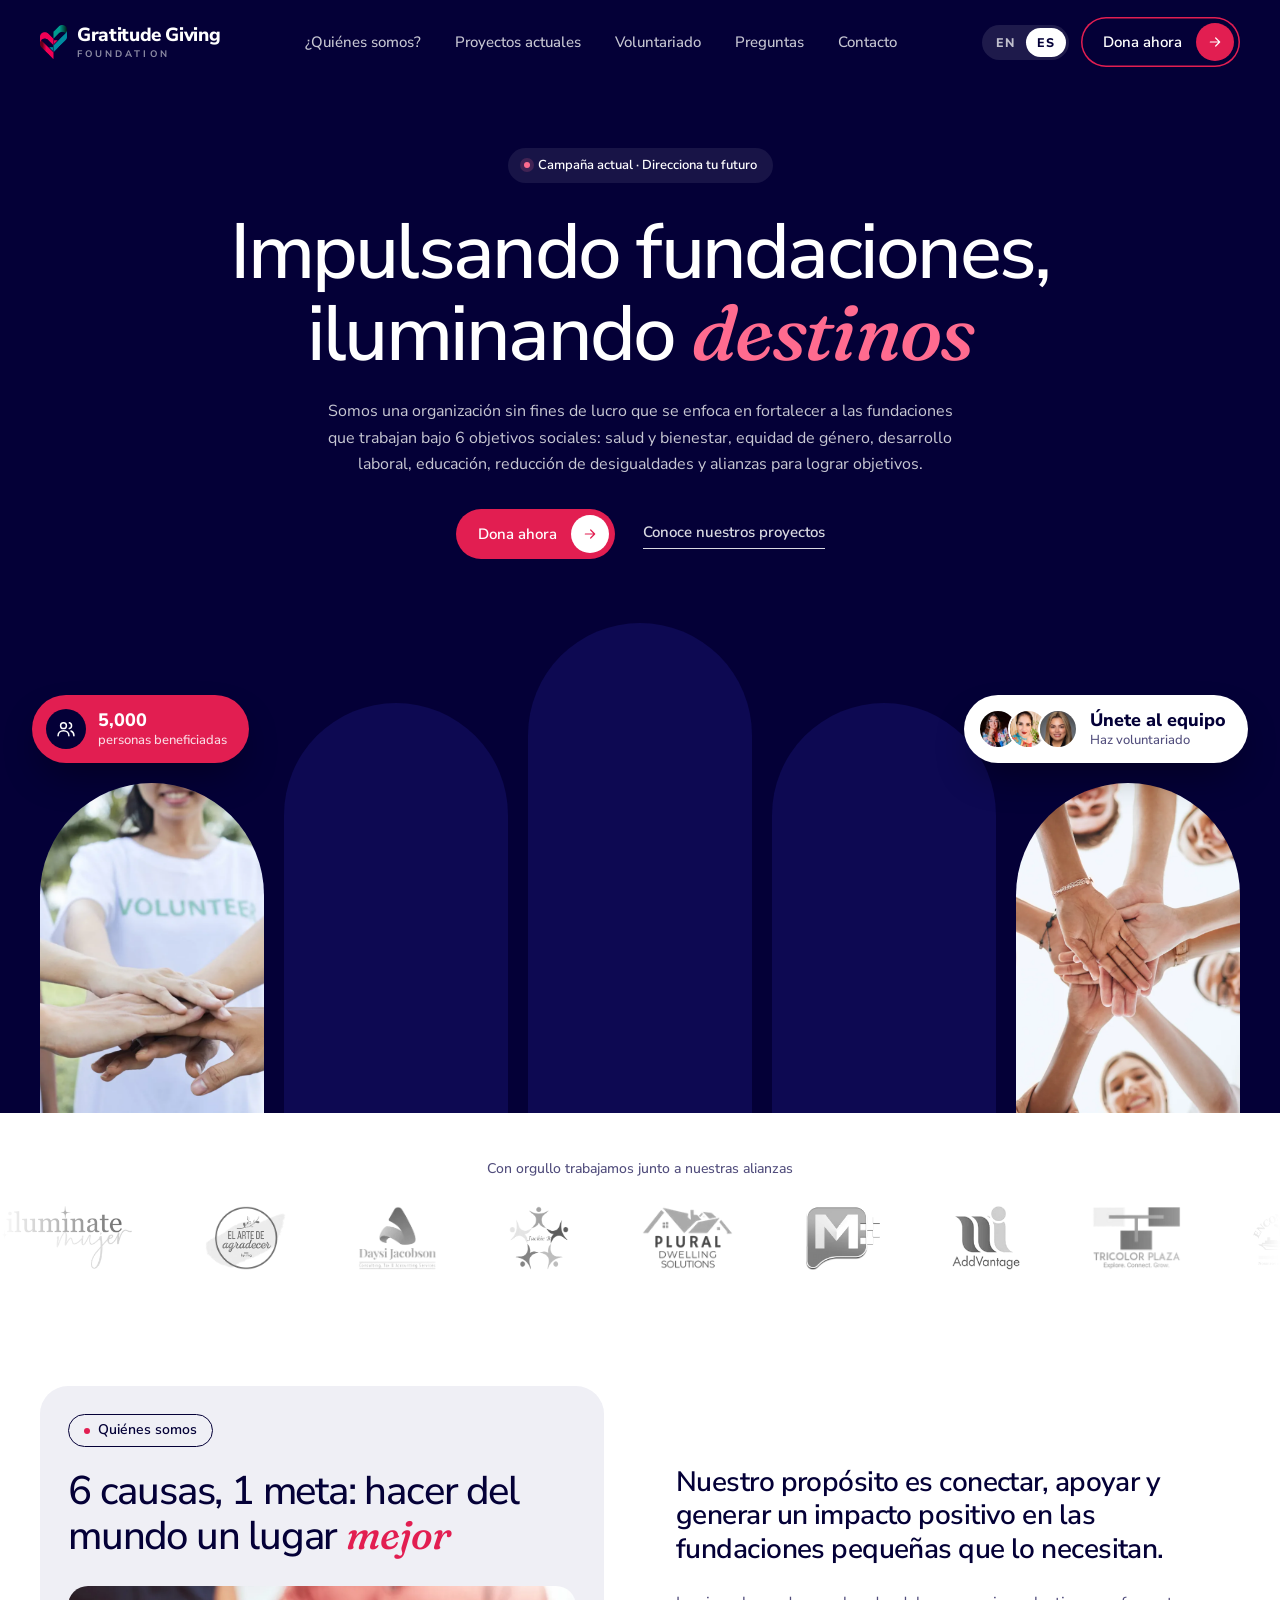
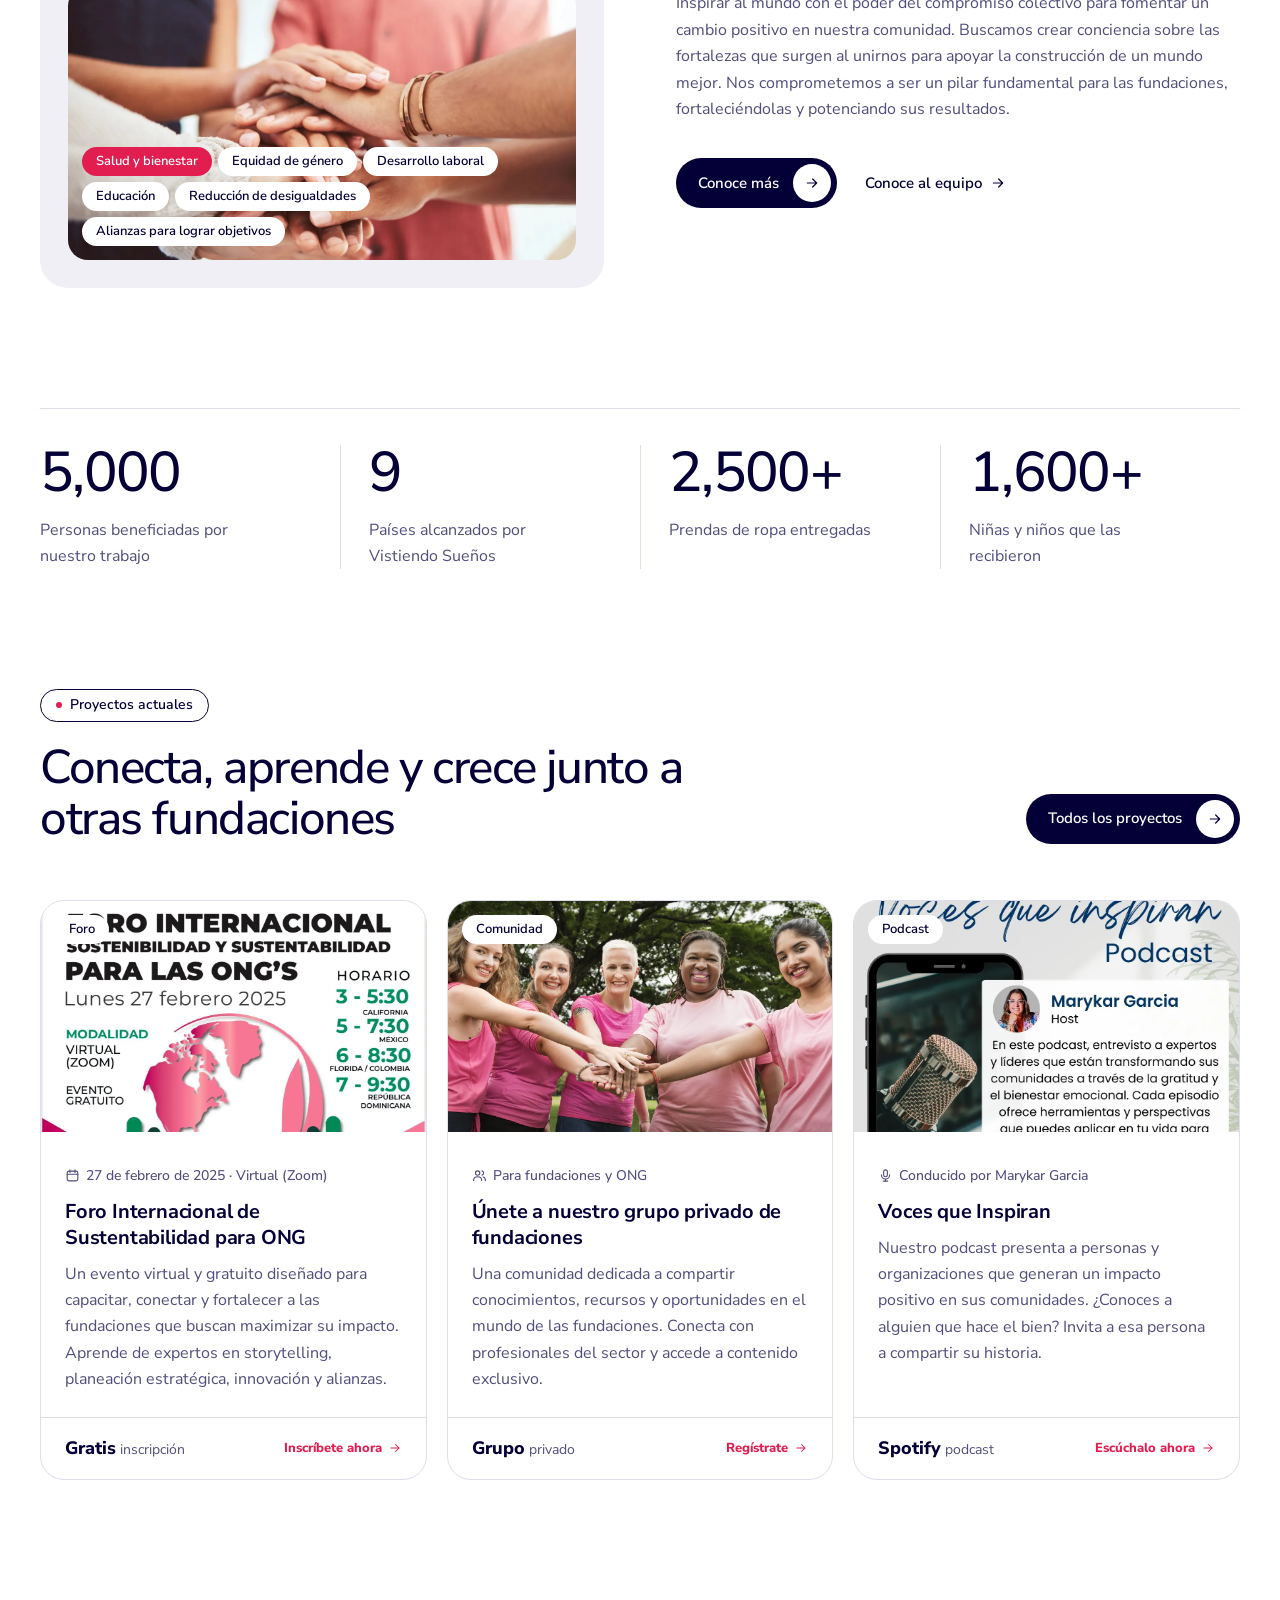
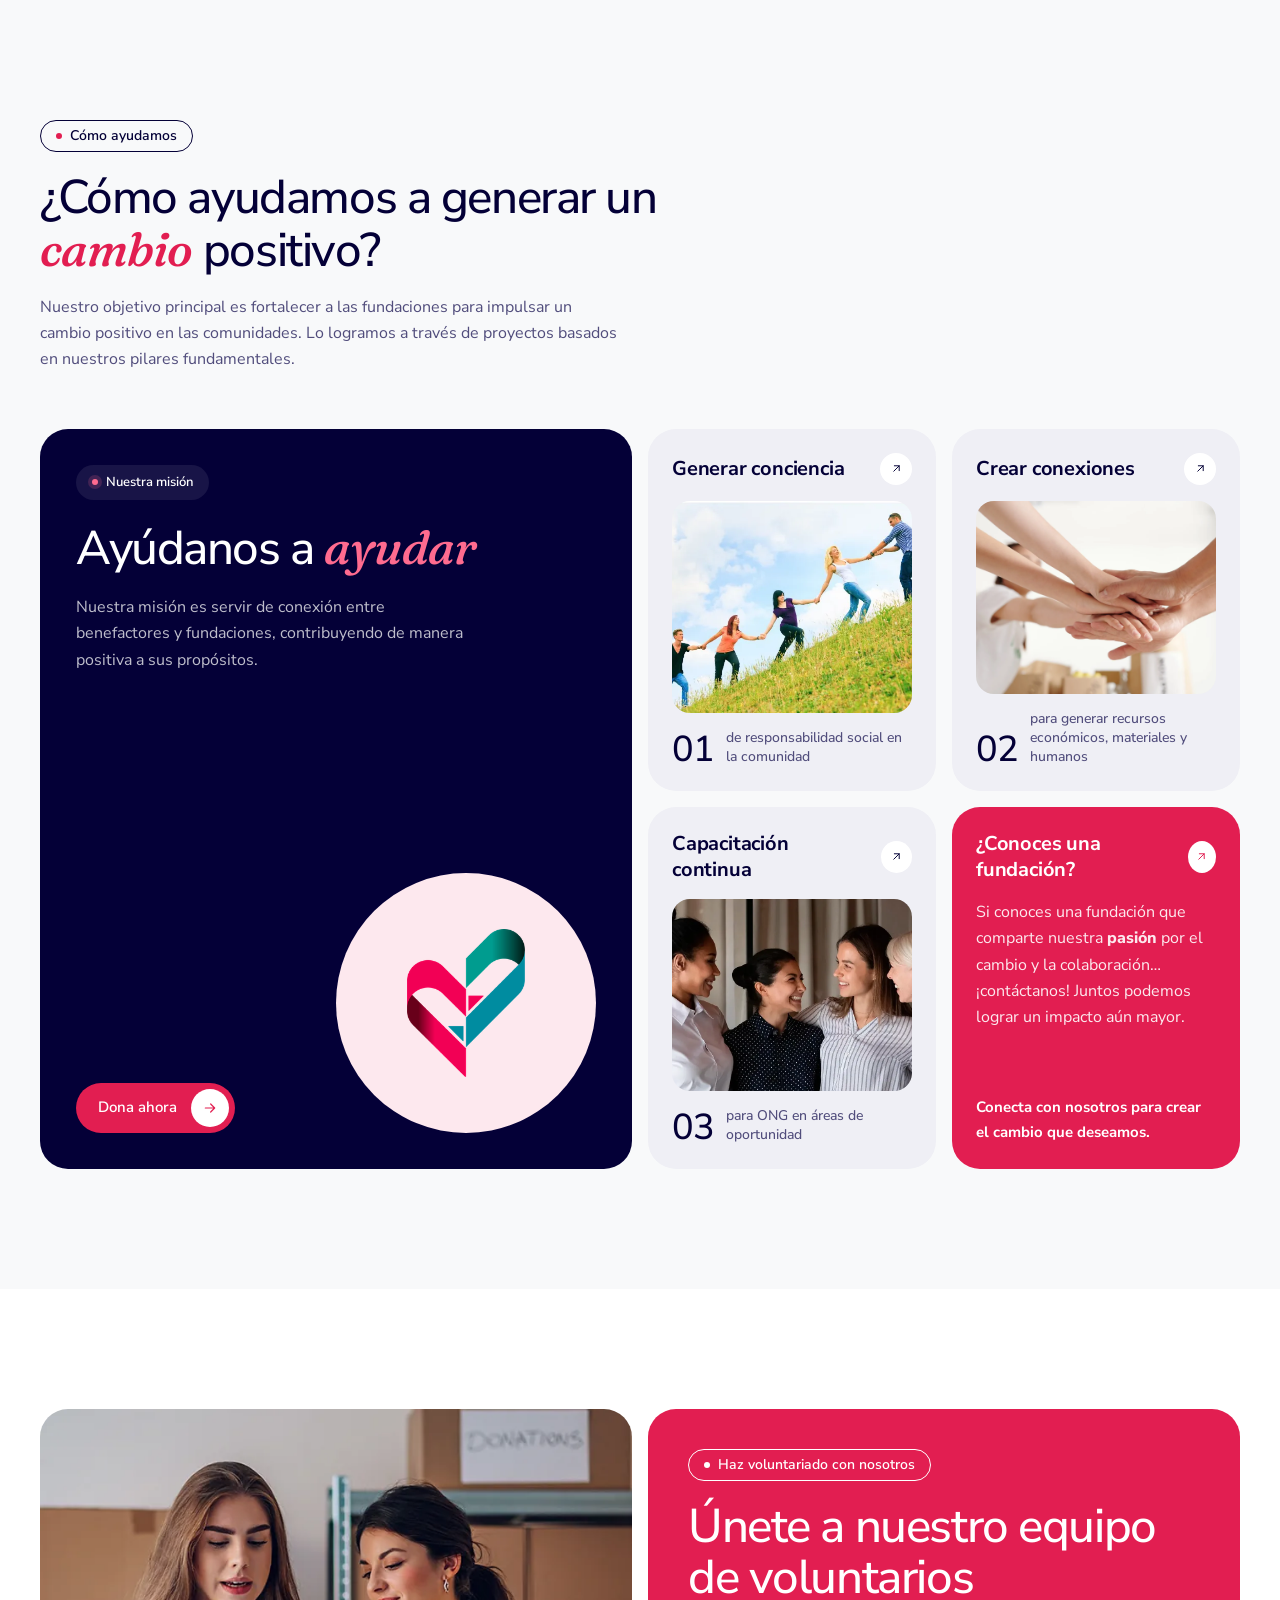
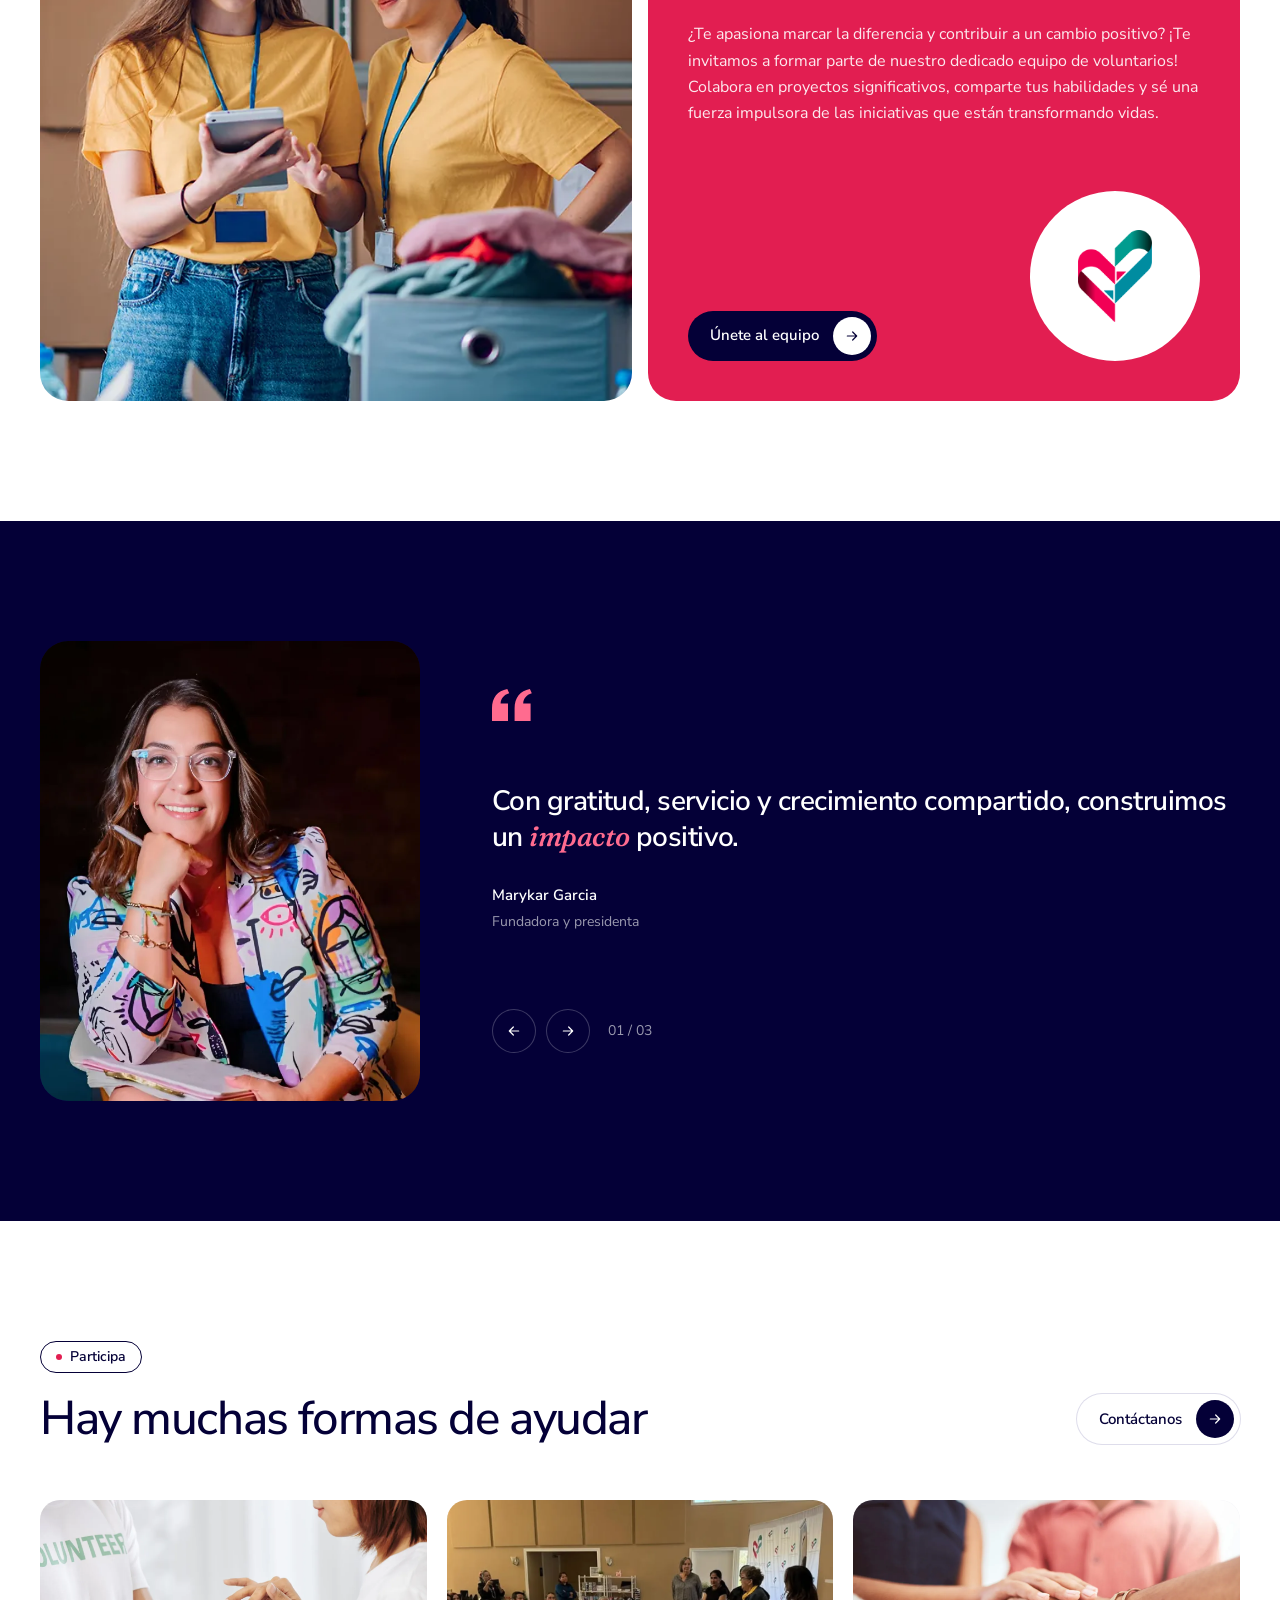
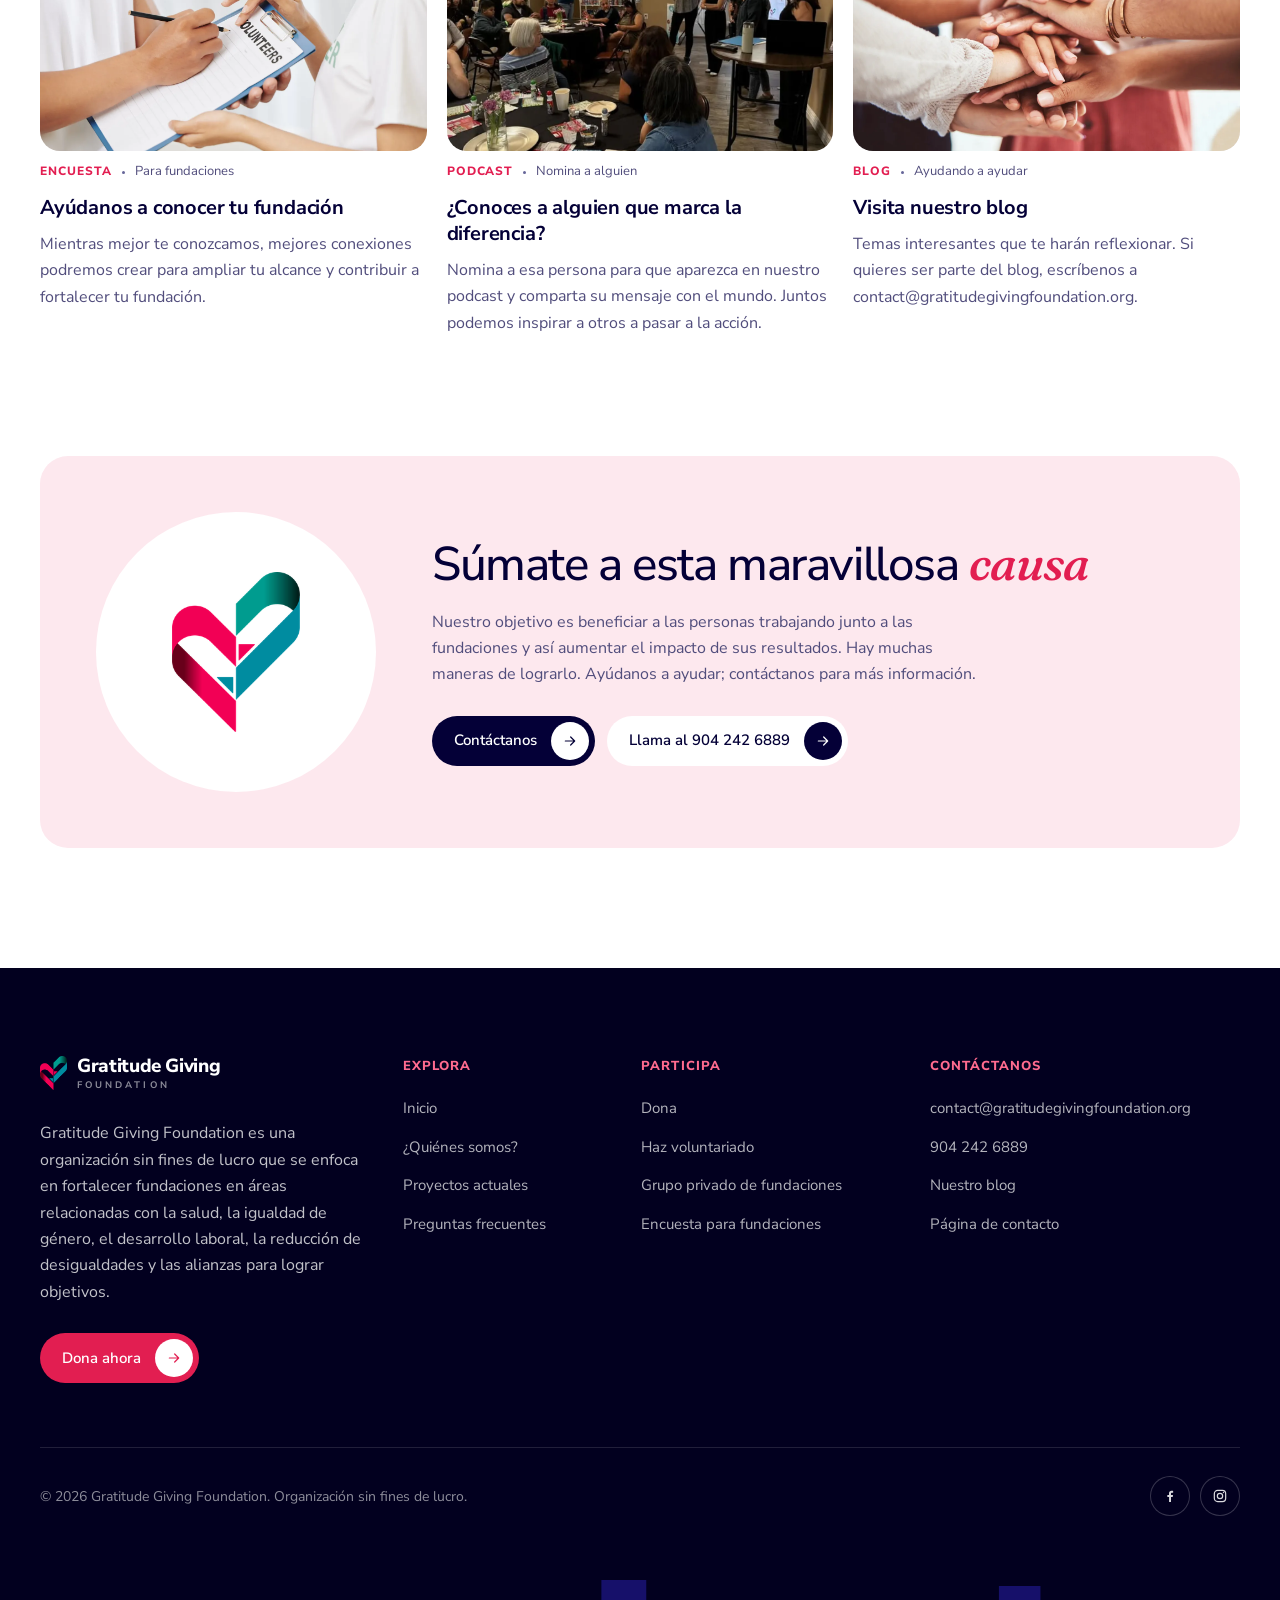
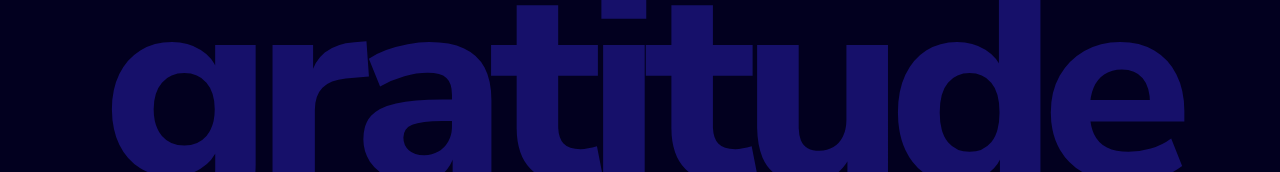
==== commit f0a8c575: "Make the site phone-first: full-width buttons, bottom-sheet pop-ups, swipeable quotes, lighter hero " ====
--- a/es/index.html
+++ b/es/index.html
@@ -2,7 +2,7 @@
 <html lang="es">
 <head>
 <meta charset="utf-8">
-<meta name="viewport" content="width=device-width, initial-scale=1">
+<meta name="viewport" content="width=device-width, initial-scale=1, viewport-fit=cover">
 <title>Gratitude Giving Foundation — Impulsando fundaciones, iluminando destinos</title>
 <meta name="description" content="Gratitude Giving Foundation es una organización sin fines de lucro que fortalece a las fundaciones que trabajan en salud, equidad de género, desarrollo laboral, educación, reducción de desigualdades y alianzas.">
 <meta name="theme-color" content="#040037">
@@ -61,11 +61,11 @@
       </div>
 
       <div class="arches">
-        <div class="arch"><img src="../assets/img/mission-2.webp" alt="Personas voluntarias uniendo sus manos" style="object-position:55% center"></div>
-        <div class="arch"><img src="../assets/img/community.webp" alt="Encuentro de la comunidad de Gratitude Giving al aire libre" style="object-position:52% 60%"></div>
-        <div class="arch"><img src="../assets/img/vistiendo.webp" alt="Niñas y niños con vestidos nuevos del proyecto Vistiendo Sueños" style="object-position:47% center"></div>
-        <div class="arch"><img src="../assets/img/vistiendo-2.webp" alt="Voluntariado entregando ropa donada" style="object-position:72% center"></div>
-        <div class="arch"><img src="../assets/img/team-hands.webp" alt="Manos unidas en señal de apoyo" style="object-position:50% center"></div>
+        <div class="arch"><img src="../assets/img/mission-2.webp" alt="Personas voluntarias uniendo sus manos" style="object-position:55% center" loading="lazy" decoding="async"></div>
+        <div class="arch"><picture><source media="(max-width: 809px)" srcset="../assets/img/m/hero-community.webp"><img src="../assets/img/community.webp" alt="Encuentro de la comunidad de Gratitude Giving al aire libre" style="object-position:52% 60%" decoding="async"></picture></div>
+        <div class="arch"><picture><source media="(max-width: 809px)" srcset="../assets/img/m/hero-vistiendo.webp"><img src="../assets/img/vistiendo.webp" alt="Niñas y niños con vestidos nuevos del proyecto Vistiendo Sueños" style="object-position:47% center" fetchpriority="high" decoding="async"></picture></div>
+        <div class="arch"><picture><source media="(max-width: 809px)" srcset="../assets/img/m/hero-vistiendo-2.webp"><img src="../assets/img/vistiendo-2.webp" alt="Voluntariado entregando ropa donada" style="object-position:72% center" decoding="async"></picture></div>
+        <div class="arch"><img src="../assets/img/team-hands.webp" alt="Manos unidas en señal de apoyo" style="object-position:50% center" loading="lazy" decoding="async"></div>
         <div class="chip chip--left">
           <span class="chip-ico"><svg class="i" aria-hidden="true"><use href="#i-users"/></svg></span>
           <div class="chip-txt"><b>5,000</b><span>personas beneficiadas</span></div>
@@ -244,7 +244,7 @@
         <img src="../assets/img/team-hands.webp" alt="" loading="lazy" style="object-position:30% center">
         <img src="../assets/img/private-group.webp" alt="" loading="lazy" style="object-position:62% center">
       </div>
-      <div data-reveal="d1">
+      <div class="quote-body" data-reveal="d1">
         <svg class="qmark" aria-hidden="true"><use href="#i-quote"/></svg>
         <div class="quote-slides" aria-live="polite">
           <figure class="quote-slide is-active">
@@ -352,7 +352,7 @@
       <div class="foot-col">
         <h4>Contáctanos</h4>
         <ul>
-          <li><a href="mailto:contact@gratitudegivingfoundation.org">contact@gratitudegivingfoundation.org</a></li>
+          <li><a href="mailto:contact@gratitudegivingfoundation.org">contact@<wbr>gratitudegivingfoundation.org</a></li>
           <li><a href="tel:+19042426889">904 242 6889</a></li>
           <li><a href="https://gratitudegivingfoundation.blogspot.com" target="_blank" rel="noopener">Nuestro blog</a></li>
           <li><a href="contact.html">Página de contacto</a></li>
--- a/assets/css/styles.css
+++ b/assets/css/styles.css
@@ -65,7 +65,7 @@
 }
 
 *, *::before, *::after { box-sizing: border-box; }
-html { -webkit-text-size-adjust: 100%; scroll-behavior: smooth; scroll-padding-top: 100px; }
+html { -webkit-text-size-adjust: 100%; -webkit-tap-highlight-color: transparent; scroll-behavior: smooth; scroll-padding-top: 100px; }
 body {
   margin: 0;
   font-family: var(--font);
@@ -82,10 +82,11 @@
 h1, h2, h3, h4, p, ul, ol, figure, blockquote { margin: 0; }
 ul, ol { padding: 0; list-style: none; }
 button { font: inherit; color: inherit; cursor: pointer; background: none; border: 0; padding: 0; }
+a, button, summary, input, select, textarea { touch-action: manipulation; }
 svg { display: block; flex-shrink: 0; }
 :focus-visible { outline: 2px solid var(--violet); outline-offset: 3px; border-radius: 6px; }
 
-.wrap { width: 100%; max-width: 1320px; margin: 0 auto; padding: 0 40px; }
+.wrap { width: 100%; max-width: 1320px; margin: 0 auto; padding: 0 max(40px, env(safe-area-inset-right)) 0 max(40px, env(safe-area-inset-left)); }
 .em { font-family: var(--serif); font-style: italic; font-weight: 500; letter-spacing: -0.02em; }
 .sr-only { position: absolute; width: 1px; height: 1px; overflow: hidden; clip: rect(0 0 0 0); white-space: nowrap; }
 .skip-link {
@@ -103,7 +104,7 @@
   height: 50px; padding: 6px 6px 6px 22px;
   border-radius: 100px;
   font-size: 15px; font-weight: 600; line-height: 1; white-space: nowrap;
-  transition: background-color .25s var(--ease), color .25s var(--ease), box-shadow .25s var(--ease);
+  transition: background-color .25s var(--ease), color .25s var(--ease), box-shadow .25s var(--ease), transform .2s var(--ease);
 }
 .btn .ico {
   width: 38px; height: 38px; border-radius: 50%;
@@ -111,6 +112,7 @@
   transition: transform .35s var(--ease);
 }
 .btn:hover .ico { transform: rotate(-45deg); }
+.btn:active { transform: scale(0.98); }
 .btn--dark { background: var(--navy); color: #fff; }
 .btn--dark .ico { background: #fff; color: var(--navy); }
 .btn--dark:hover { background: #120c5a; }
@@ -196,12 +198,21 @@
 .nav.is-open .menu-btn .i-close { display: block; }
 .mobile-menu {
   display: none; position: absolute; left: 0; right: 0; top: 100%;
+  max-height: calc(100dvh - 84px); overflow-y: auto; overscroll-behavior: contain;
   background: var(--navy); border-top: 1px solid rgba(255, 255, 255, 0.08);
-  padding: 8px 32px 28px; box-shadow: 0 30px 40px -20px rgba(0, 0, 0, 0.5);
+  padding: 8px max(32px, env(safe-area-inset-right)) calc(28px + env(safe-area-inset-bottom)) max(32px, env(safe-area-inset-left));
+  box-shadow: 0 30px 40px -20px rgba(0, 0, 0, 0.5);
   visibility: hidden; opacity: 0; transform: translateY(-8px);
   transition: opacity .25s var(--ease), transform .25s var(--ease), visibility .25s;
 }
 .nav.is-open .mobile-menu { visibility: visible; opacity: 1; transform: none; }
+/* dimmed page behind the open menu; tapping it closes the menu */
+.nav::after {
+  content: ""; position: absolute; left: 0; right: 0; top: 100%; height: 100vh; z-index: -1;
+  background: rgba(4, 0, 55, 0.6); opacity: 0; visibility: hidden; pointer-events: none;
+  transition: opacity .25s var(--ease), visibility .25s;
+}
+.nav.is-open::after { opacity: 1; visibility: visible; pointer-events: auto; }
 .mobile-menu a:not(.btn) { display: block; padding: 14px 0; font-size: 18px; font-weight: 600; border-bottom: 1px solid rgba(255, 255, 255, 0.08); color: rgba(255, 255, 255, 0.85); }
 .mobile-menu a[aria-current="page"] { color: var(--crimson-hi); }
 .mobile-menu .btn { margin-top: 20px; }
@@ -219,6 +230,7 @@
 .arch { height: 330px; border-radius: 999px 999px 0 0; overflow: hidden; background: #0d0952; }
 .arch:nth-child(2), .arch:nth-child(4) { height: 410px; }
 .arch:nth-child(3) { height: 490px; }
+.arch picture { display: contents; }
 .arch img { width: 100%; height: 100%; object-fit: cover; }
 
 .chip {
@@ -259,7 +271,7 @@
 /* ---------- Sections ---------- */
 .sec { padding: 120px 0; }
 .sec--soft { background: var(--snow); }
-.sec--top0 { padding-top: 0; }
+.sec.sec--top0, .cta-wrap.sec--top0 { padding-top: 0; }
 .sec-head { display: flex; justify-content: space-between; align-items: flex-end; gap: 40px; margin-bottom: 56px; }
 .sec-head .h2 { margin-top: 20px; max-width: 660px; }
 .sec-head p { margin-top: 18px; max-width: 580px; color: var(--muted); }
@@ -566,7 +578,7 @@
 .field label { font-size: 14px; font-weight: 700; }
 .field input, .field select, .field textarea {
   width: 100%; padding: 14px 16px; border: 1px solid var(--line); border-radius: 14px;
-  font: inherit; font-size: 15px; color: var(--ink); background: #fff;
+  font: inherit; font-size: 16px; color: var(--ink); background: #fff;
   transition: border-color .2s, box-shadow .2s;
 }
 .field textarea { min-height: 140px; resize: vertical; }
@@ -599,7 +611,7 @@
    Responsive
    ========================================================= */
 @media (max-width: 1199px) {
-  .wrap { padding: 0 32px; }
+  .wrap { padding: 0 max(32px, env(safe-area-inset-right)) 0 max(32px, env(safe-area-inset-left)); }
   .nav-links { gap: 24px; }
   .about-grid, .mission-grid, .goal-grid { gap: 48px; }
   .arches { gap: 14px; }
@@ -635,77 +647,219 @@
   .panel { min-height: 520px; }
   .split-media { min-height: 0; aspect-ratio: 4 / 3; }
   .quote-photo { max-width: 340px; }
+  /* arrows sit beside the quote mark, so they never move when quotes differ in length */
+  .quote-body { display: grid; grid-template-columns: 1fr auto; align-items: center; }
+  .quote-body .quote-ctrl { grid-column: 2; grid-row: 1; margin: 0; }
+  .quote-body .quote-slides { grid-column: 1 / -1; grid-row: 2; transition: height .35s var(--ease); }
+  .quote-slide { align-self: start; }
   .values { grid-template-columns: 1fr; }
   .aside-card { position: static; }
   .foot-grid { grid-template-columns: 1fr 1fr; }
   .foot-brand { grid-column: 1 / -1; }
+  html:has(.nav.is-open), html:has(dialog[open]) { overflow: hidden; }
 }
 
 @media (max-width: 809px) {
-  .wrap { padding: 0 20px; }
-  .nav .wrap { height: 72px; }
-  .brand img { height: 30px; }
-  .brand-name { font-size: 17px; }
-  .mobile-menu { padding: 8px 20px 24px; }
-  .hero { padding-top: 44px; }
-  .hero-sub { font-size: 15px; }
+  :root { --r-xl: 24px; --r-lg: 20px; --r-md: 16px; }
+  html { scroll-padding-top: 80px; }
+  .wrap { padding: 0 max(20px, env(safe-area-inset-right)) 0 max(20px, env(safe-area-inset-left)); }
+
+  /* header */
+  .nav .wrap { height: 64px; gap: 12px; }
+  .nav-cta { gap: 8px; }
+  .brand img { height: 28px; }
+  .brand-name { font-size: 16.5px; }
+  .brand-name small { margin-top: 3px; font-size: 8.5px; }
+  .lang a, .lang span { min-width: 40px; padding: 9px 11px; }
+  .menu-btn { width: 44px; height: 44px; }
+  /* the logo and EN/ES link look compact but get a 44px-tall tap area */
+  .brand, .lang a { position: relative; }
+  .brand::before { content: ""; position: absolute; inset: -9px -6px; }
+  .lang a::before { content: ""; position: absolute; inset: -8px -3px; }
+  .mobile-menu { max-height: calc(100dvh - 64px); padding: 4px max(20px, env(safe-area-inset-right)) calc(24px + env(safe-area-inset-bottom)) max(20px, env(safe-area-inset-left)); }
+  .mobile-menu a:not(.btn) { padding: 15px 0; }
+
+  /* type */
+  .h1 { font-size: clamp(36px, 11.2vw, 46px); line-height: 1.04; }
+  .h2 { font-size: clamp(28px, 8vw, 36px); line-height: 1.1; }
+  .h3, .about-card .h3 { font-size: 28px; }
+  .lead { font-size: 22px; }
+
+  /* hero */
+  .hero { padding-top: 40px; }
+  .hero .h1 { margin-top: 24px; }
+  .hero-sub { margin-top: 20px; font-size: 15.5px; }
+  .hero-ctas { margin-top: 28px; gap: 20px; }
   .arches { grid-template-columns: repeat(3, 1fr); margin-top: 120px; gap: 10px; }
   .arch:nth-child(1), .arch:nth-child(5) { display: none; }
   .arch:nth-child(2), .arch:nth-child(4) { height: 230px; } .arch:nth-child(3) { height: 290px; }
+  .arch img { object-position: 50% 50% !important; }
   .chip { top: -84px; padding: 10px 16px 10px 10px; gap: 10px; animation: none; }
   .chip--left { left: 0; } .chip--right { right: 0; }
   .chip b { font-size: 15px; } .chip span { font-size: 12px; }
   .chip-ico, .avatars img { width: 32px; height: 32px; }
   .chip--right { padding-left: 16px; }
   .chip--right .avatars { display: none; }
-  .logos { padding: 36px 0; }
+  .logos { padding: 32px 0; }
   .marquee-track { gap: 48px; padding-right: 48px; }
   .marquee img { height: 48px; } .marquee img.wide { height: 44px; }
-  .sec, .quotes, .cta-wrap { padding: 80px 0; }
-  .about { padding: 56px 0 80px; }
-  .sec-head { flex-direction: column; align-items: flex-start; gap: 24px; margin-bottom: 40px; }
-  .h3, .about-card .h3 { font-size: 30px; }
-  .lead { font-size: 23px; }
-  .about-card { padding: 20px; }
+
+  /* section rhythm */
+  .sec, .quotes, .cta-wrap { padding: 64px 0; }
+  .about { padding: 40px 0 64px; }
+  .sec-head { flex-direction: column; align-items: flex-start; gap: 20px; margin-bottom: 32px; }
+  .sec-head .h2 { margin-top: 16px; }
+  .sec-head p { margin-top: 14px; }
+  .sub-head { margin: 48px 0 20px; }
+  .page-hero { padding: 40px 0 56px; }
+  .page-hero .h1 { margin-top: 20px; font-size: clamp(32px, 8.8vw, 40px); line-height: 1.07; }
+  .page-hero p { margin-top: 18px; font-size: 16px; }
+
+  /* cards and tiles */
+  .about-card { padding: 18px; }
+  .about-card .h3 { margin: 18px 0 22px; }
   .about-card .media { aspect-ratio: 4 / 3.4; }
-  .stats { grid-template-columns: 1fr 1fr; }
+  .stats { grid-template-columns: 1fr 1fr; padding-top: 28px; row-gap: 32px; }
   .stat { padding: 0 0 0 18px; }
   .stat:first-child, .stat:nth-child(3) { padding-left: 0; }
   .stat b { font-size: 40px; }
-  .stat span { font-size: 15px; }
+  .stat span { margin-top: 12px; font-size: 15px; }
   .cards, .stories, .tiles { grid-template-columns: 1fr; }
-  .team, .team--5 { grid-template-columns: 1fr 1fr; gap: 12px; }
   .card--wide, .card--cta { grid-column: auto; }
   .card--wide { display: flex; }
   .card--wide .card-media { aspect-ratio: 400 / 240; height: auto; min-height: 0; }
-  .card--wide .card-body { padding: 22px 24px 24px; }
+  .card-body, .card--wide .card-body { padding: 20px 20px 22px; }
+  .card-foot { padding: 14px 20px; }
+  .card h3 { font-size: 19px; }
   .card--wide h3 { font-size: 22px; }
-  .feature-note { padding: 28px; } .feature-note h3 { font-size: 26px; }
-  .person h3 { font-size: 16px; }
-  .panel, .split-card, .feature-card { padding: 28px; }
-  .panel { min-height: 0; padding-bottom: 260px; }
-  .panel-circle { width: 180px; height: 180px; right: 28px; bottom: 28px; } .panel-circle img { width: 80px; }
-  .panel .btn { margin-top: 32px; }
-  .tile { min-height: 300px; }
+  .card--cta { padding: 24px; gap: 24px; }
+  .card--cta h3 { margin-top: 18px; font-size: 28px; }
+  .story-meta { margin-top: 18px; }
+  .story h3 { font-size: 19px; }
+  .feature-note { padding: 26px 24px; } .feature-note h3 { font-size: 26px; }
+  .feature-list li { padding: 14px 0; }
+  .team, .team--5 { grid-template-columns: 1fr 1fr; gap: 20px 12px; }
+  .person h3 { margin-top: 12px; font-size: 15.5px; }
+  .person span { font-size: 13px; }
+  .person .bio-link { margin-top: 8px; }
+  .value { padding: 24px; }
+  .value-ico { width: 56px; height: 56px; } .value-ico .i { width: 24px; height: 24px; }
+  .value h3 { margin-top: 20px; font-size: 22px; }
+  .causes { padding: 22px 20px; }
+  .panel, .split-card, .feature-card { padding: 26px 24px; }
+  .panel { min-height: 0; padding-bottom: 250px; }
+  .panel-circle { width: 170px; height: 170px; right: 24px; bottom: 24px; } .panel-circle img { width: 76px; }
+  .panel .btn { margin-top: 28px; }
+  .tile { min-height: 0; padding: 20px; }
+  .tile-media { flex: none; height: 190px; min-height: 0; }
   .split-foot { align-items: center; flex-wrap: wrap; }
   .split-circle { width: 96px; height: 96px; } .split-circle img { width: 42px; }
-  .quote-photo { max-width: 260px; }
-  .quote-slide blockquote { font-size: 22px; }
-  .cta { grid-template-columns: 1fr; padding: 32px 24px; gap: 28px; text-align: left; }
-  .cta-circle { width: 140px; height: 140px; } .cta-circle img { width: 64px; }
-  .foot-grid { grid-template-columns: 1fr 1fr; gap: 32px 20px; }
+
+  /* quotes */
+  .quote-grid { gap: 36px; }
+  .quote-photo { max-width: 240px; }
+  .qmark { width: 34px; height: 27px; }
+  .quote-slide blockquote { margin-top: 20px; font-size: 22px; }
+  .quote-who { margin-top: 20px; }
+  .quote-ctrl { gap: 10px; }
+  .quote-count { margin-left: 4px; }
+  .quote-ctrl button { width: 48px; height: 48px; }
+
+  /* call-to-action band */
+  .cta { grid-template-columns: 1fr; padding: 28px 22px; gap: 24px; text-align: left; }
+  .cta-circle { width: 120px; height: 120px; } .cta-circle img { width: 56px; }
+  .cta p { margin-top: 14px; }
+  .btn-row { gap: 16px; margin-top: 28px; }
+  .cta .btn-row { margin-top: 24px; }
+
+  /* footer */
+  .footer { padding-top: 56px; padding-bottom: env(safe-area-inset-bottom); }
+  .foot-grid { grid-template-columns: 1fr 1fr; gap: 28px 20px; }
+  .foot-brand p { margin: 18px 0 22px; }
+  .foot-col h4 { margin-bottom: 10px; }
+  .foot-col li + li { margin-top: 0; }
+  .foot-col a, .foot-col span { display: inline-block; padding: 7px 0; }
   .foot-col:last-child { grid-column: 1 / -1; }
-  .foot-bottom { flex-direction: column-reverse; align-items: flex-start; }
-  .page-hero { padding: 48px 0 72px; }
-  .page-hero p { font-size: 16px; }
-  .modal-inner { padding: 24px; }
-  .modal .h3 { font-size: 27px; }
-  .modal-person { grid-template-columns: 1fr; }
-  .modal-person img { max-width: 220px; }
-  .faq summary { font-size: 17px; padding: 20px 18px 20px 20px; }
+  .foot-bottom { flex-direction: column-reverse; align-items: flex-start; gap: 20px; margin-top: 32px; padding: 24px 0 4px; }
+  .socials a { width: 44px; height: 44px; }
+  .wordmark { margin-top: 20px; font-size: 21.5vw; }
+
+  /* dialogs become bottom sheets */
+  .modal { width: 100%; max-width: none; max-height: 92dvh; margin: auto 0 0; border-radius: 24px 24px 0 0; overscroll-behavior: contain; }
+  .modal[open] { animation: sheet .38s var(--ease); }
+  .modal-inner { padding: 24px 22px calc(28px + env(safe-area-inset-bottom)); }
+  .modal-close { top: 12px; margin: 12px 12px 0 0; }
+  .modal-media { display: flex; overflow-x: auto; scroll-snap-type: x mandatory; scrollbar-width: none; gap: 10px; margin: -12px -22px 24px; padding: 0 22px; }
+  .modal-media::-webkit-scrollbar { display: none; }
+  .modal-media img { flex: 0 0 82%; scroll-snap-align: start; aspect-ratio: 4 / 3; }
+  .modal-media.one img { flex-basis: 100%; aspect-ratio: 16 / 10; }
+  .modal .h3 { margin-top: 14px; font-size: 27px; }
+  .modal-person { grid-template-columns: 1fr; gap: 20px; }
+  .modal-person img { max-width: 200px; }
+
+  /* faq + contact */
+  .faq summary { font-size: 16.5px; padding: 18px 16px 18px 20px; gap: 14px; }
+  .faq-plus { width: 34px; height: 34px; }
   .faq-a { padding: 0 20px 22px; }
-  .form-card { padding: 24px; }
-  .form { grid-template-columns: 1fr; }
-  .survey-band { padding: 28px; gap: 24px; }
-  .btn-row { gap: 20px; }
-}
+  .aside-card { padding: 26px 24px; }
+  .aside-card h3 { font-size: 26px; }
+  .info-item { gap: 14px; padding: 14px 16px; }
+  .info-ico { width: 40px; height: 40px; }
+  .info-item b { font-size: 15.5px; }
+  .form-card { padding: 22px 20px; }
+  .form-card h2 { font-size: 26px; }
+  .form { grid-template-columns: 1fr; margin-top: 22px; }
+  .survey-band { padding: 26px 22px; gap: 24px; }
+}
+
+/* phones: one clear tap target per action */
+@media (max-width: 560px) {
+  .btn-row { flex-direction: column; align-items: stretch; }
+  .btn-row .link-arrow, .btn-row .link-u { align-self: center; }
+  .btn-row .btn, .sec-head .btn, .panel .btn, .card--cta .btn, .aside-card .btn,
+  .goal-grid .btn, .survey-side .btn, .feature-card .btn, .hero-ctas .btn {
+    align-self: stretch; width: 100%; justify-content: space-between;
+  }
+  .hero-ctas { flex-direction: column; gap: 18px; }
+  .hero-ctas .btn { max-width: 340px; }
+  .hero-ctas .link-u { padding-bottom: 2px; }
+  .split-foot .btn { width: auto; }
+}
+
+/* very small phones */
+@media (max-width: 380px) {
+  .chip { padding: 8px 12px 8px 8px; }
+  .chip--right { padding-left: 12px; }
+  .chip b { font-size: 14px; } .chip span { font-size: 11px; }
+  .team, .team--5 { gap: 18px 10px; }
+  .stat b { font-size: 34px; }
+  .modal-inner { padding-left: 18px; padding-right: 18px; }
+  .modal-media { margin-left: -18px; margin-right: -18px; padding: 0 18px; }
+}
+
+/* 320px-wide phones: keep the logo, language switch and menu button on one row */
+@media (max-width: 359px) {
+  .nav .wrap { gap: 8px; }
+  .nav-cta { gap: 6px; }
+  .brand { gap: 8px; }
+  .brand img { height: 24px; }
+  .brand-name { font-size: 15px; }
+  .brand-name small { letter-spacing: 0.26em; }
+  .lang a, .lang span { min-width: 34px; padding: 9px 8px; }
+  .menu-btn { width: 42px; height: 42px; }
+}
+
+/* touch screens: no sticky hover states; give taps visible feedback instead */
+@media (hover: none) {
+  .btn:hover .ico, .card:hover .card-foot .go svg, .link-arrow:hover svg { transform: none; }
+  .card:hover, a.tile:hover { transform: none; box-shadow: none; }
+  .card:hover .card-media img, .story:hover .story-media img { transform: none; }
+  .person:hover .person-photo img { filter: grayscale(1); transform: none; }
+  .btn--dark:hover { background: var(--navy); } .btn--crimson:hover { background: var(--crimson); }
+  .btn--outline:hover { background: none; } .btn--light:hover { box-shadow: none; }
+  .marquee:hover .marquee-track { animation-play-state: running; }
+  button.card:active, a.tile:active, .person:active, a.info-item:active { transform: scale(0.985); }
+  .faq summary:active { background: rgba(4, 0, 55, 0.04); }
+}
+
+@keyframes sheet { from { opacity: 0; transform: translateY(48px); } }
